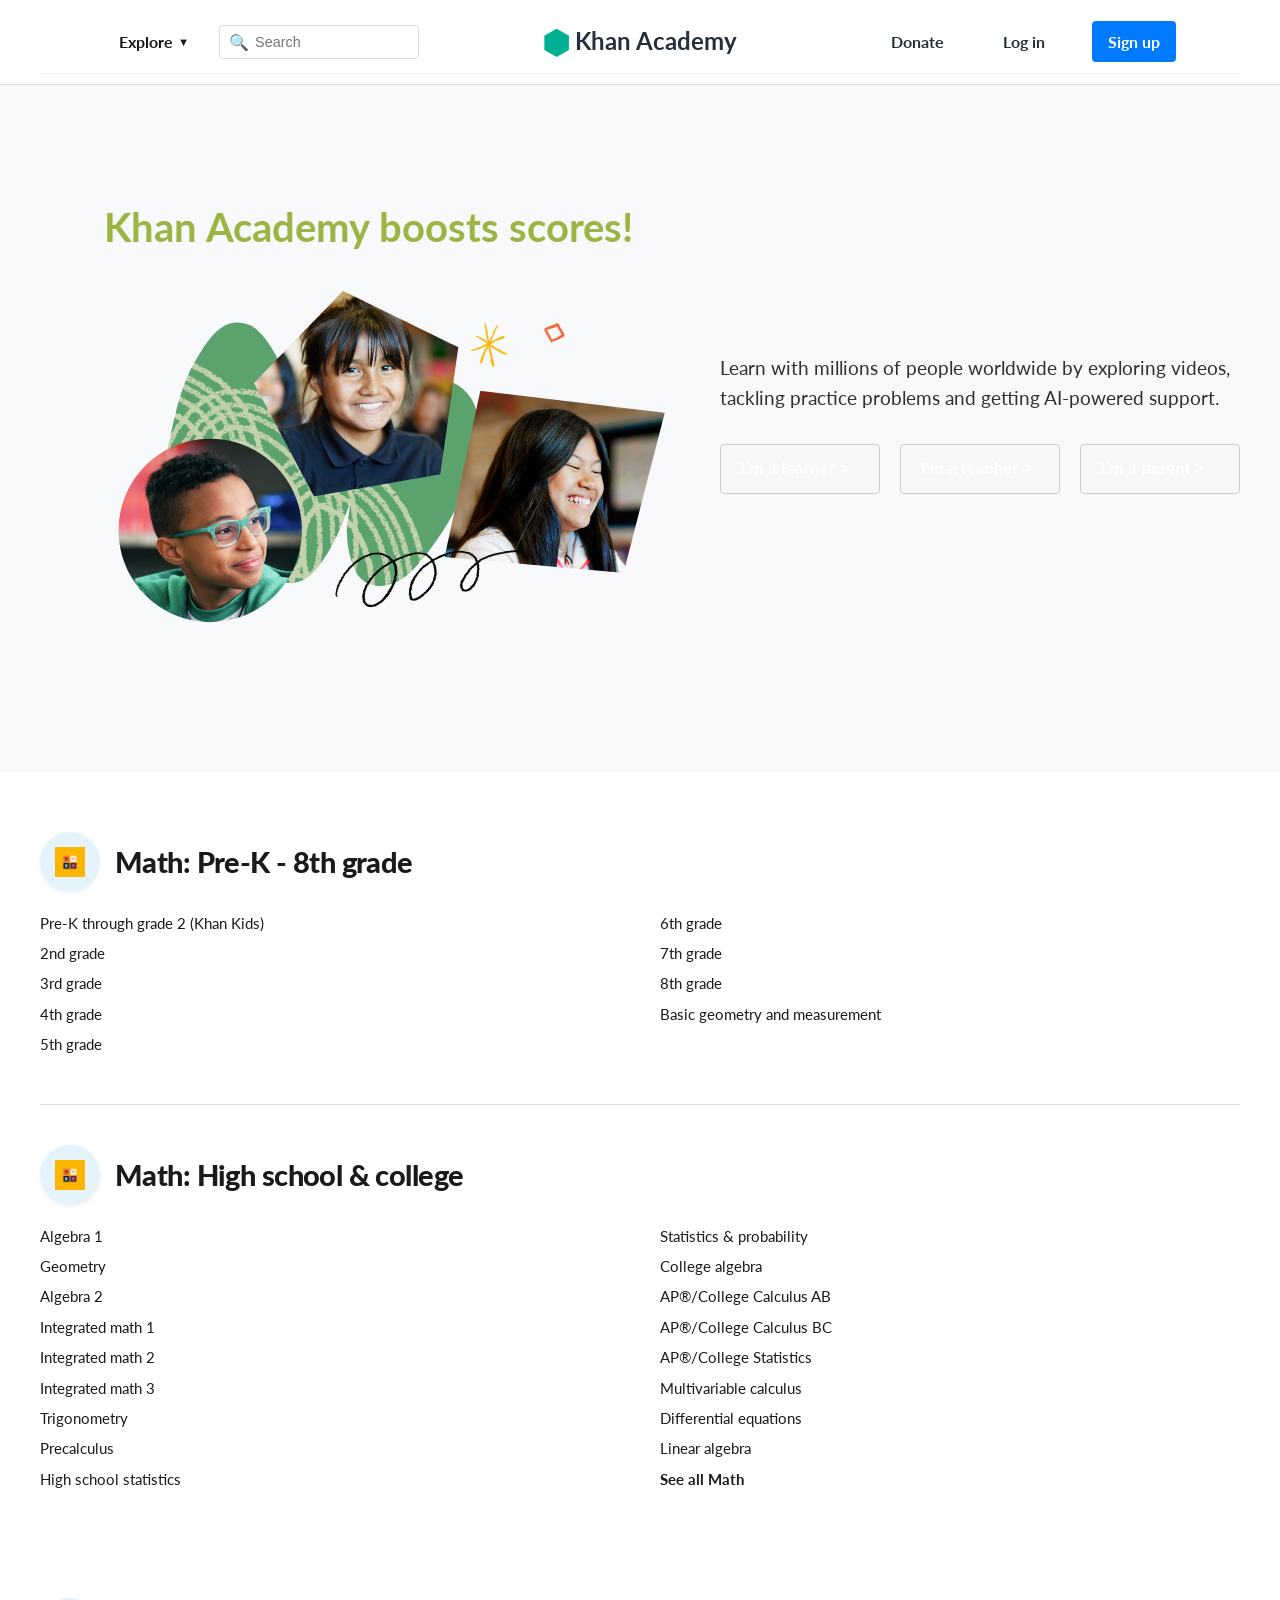
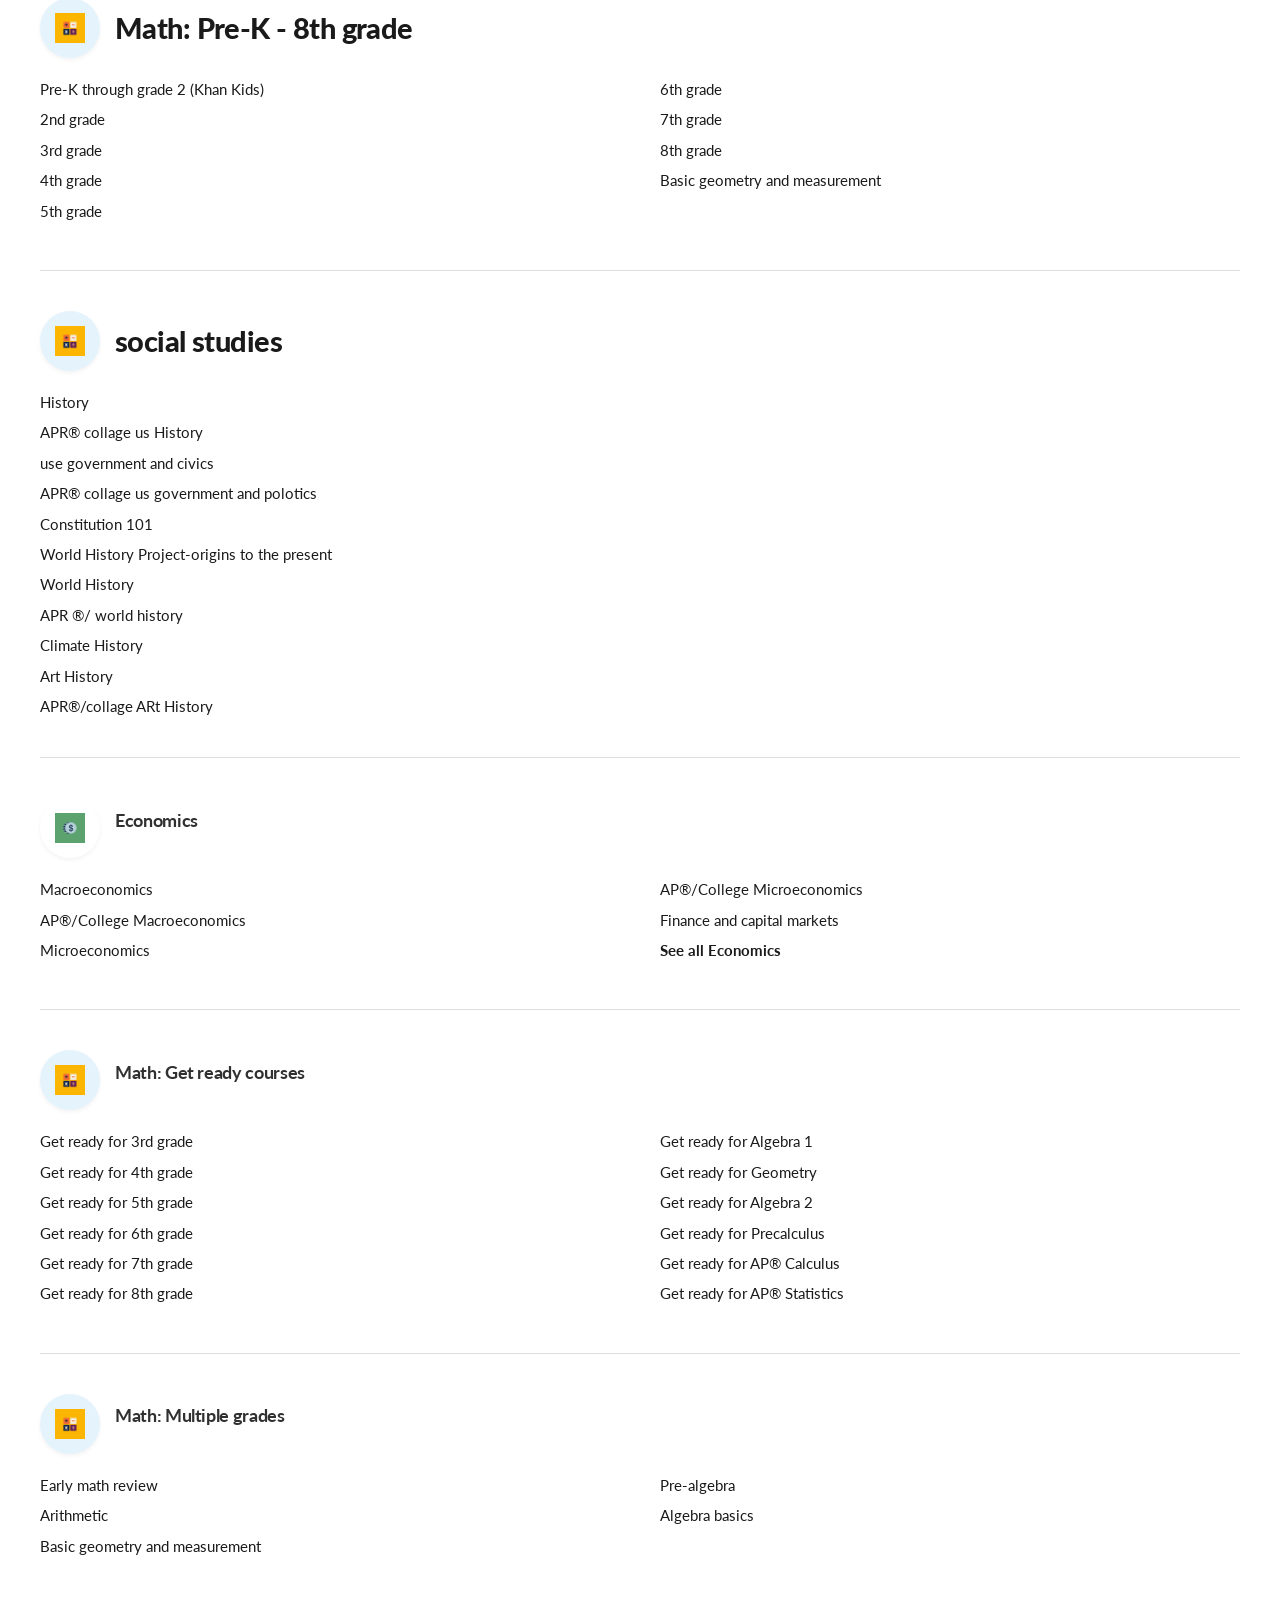
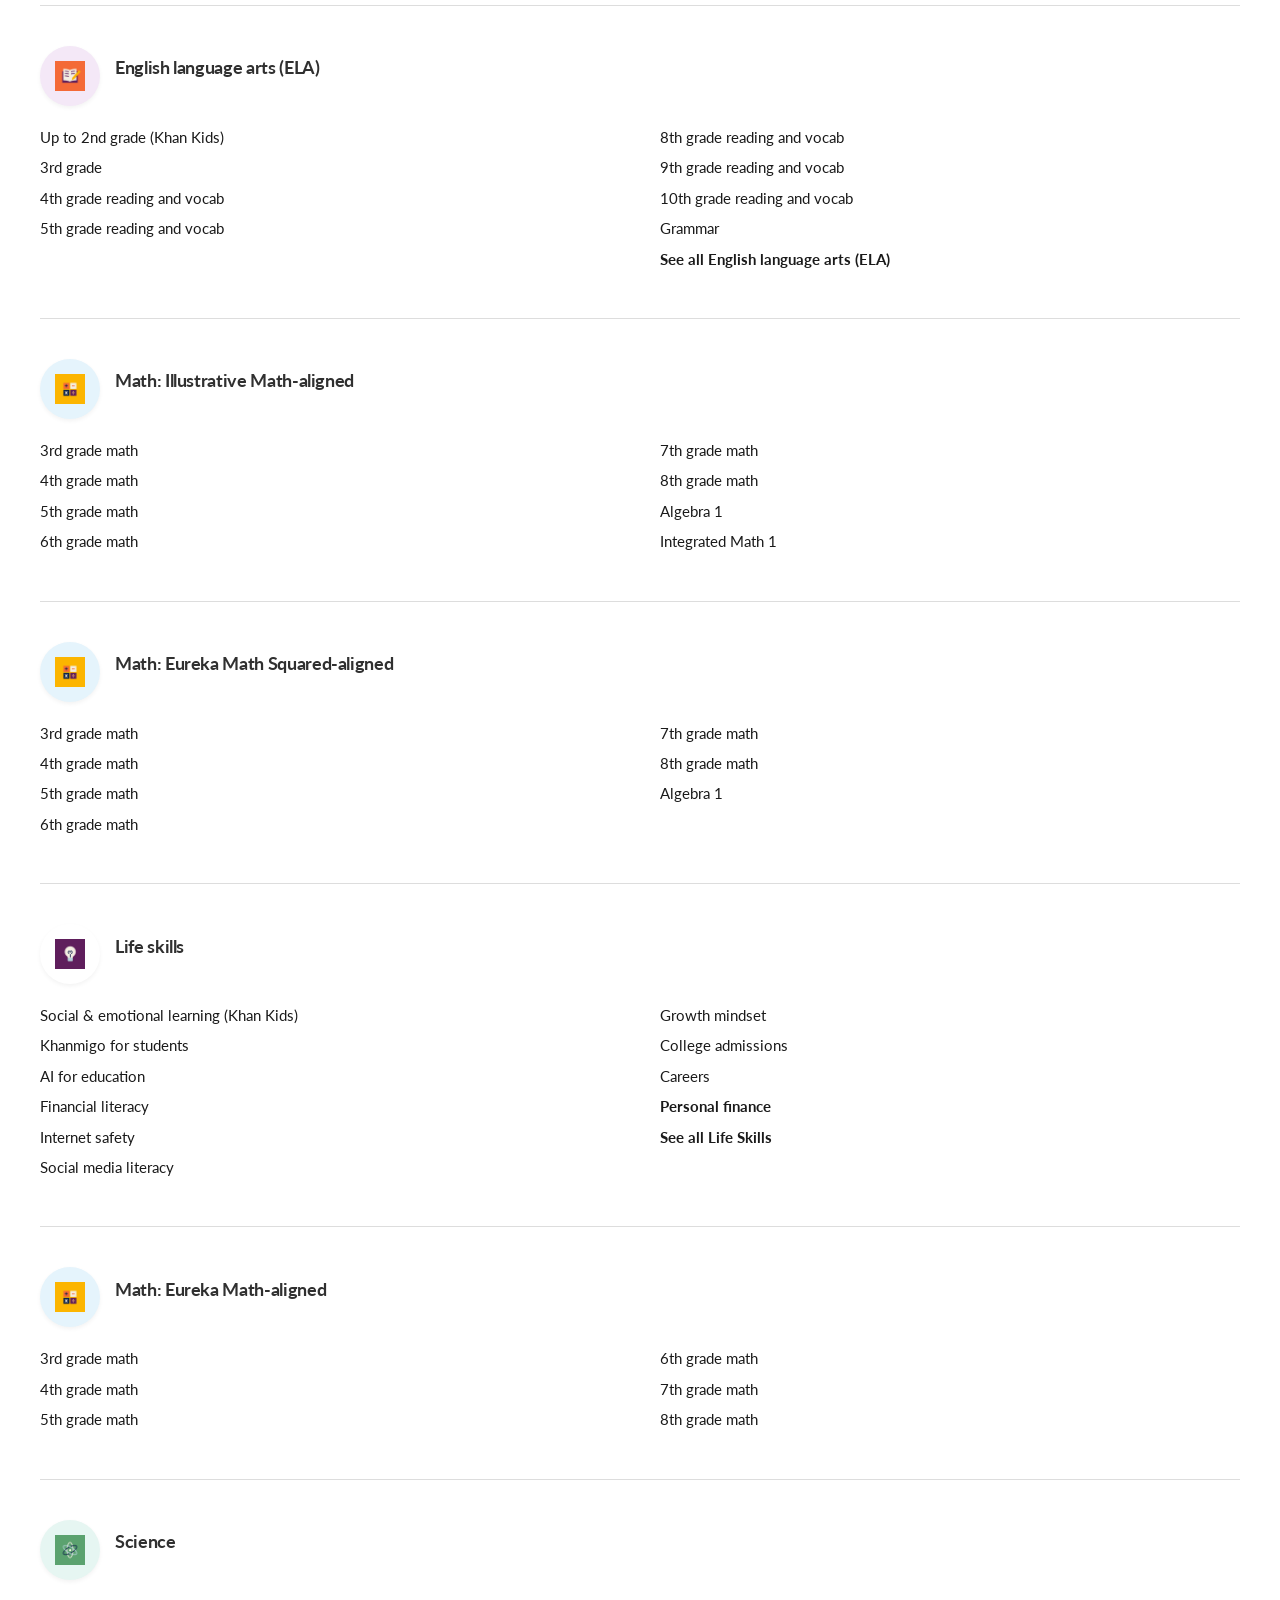
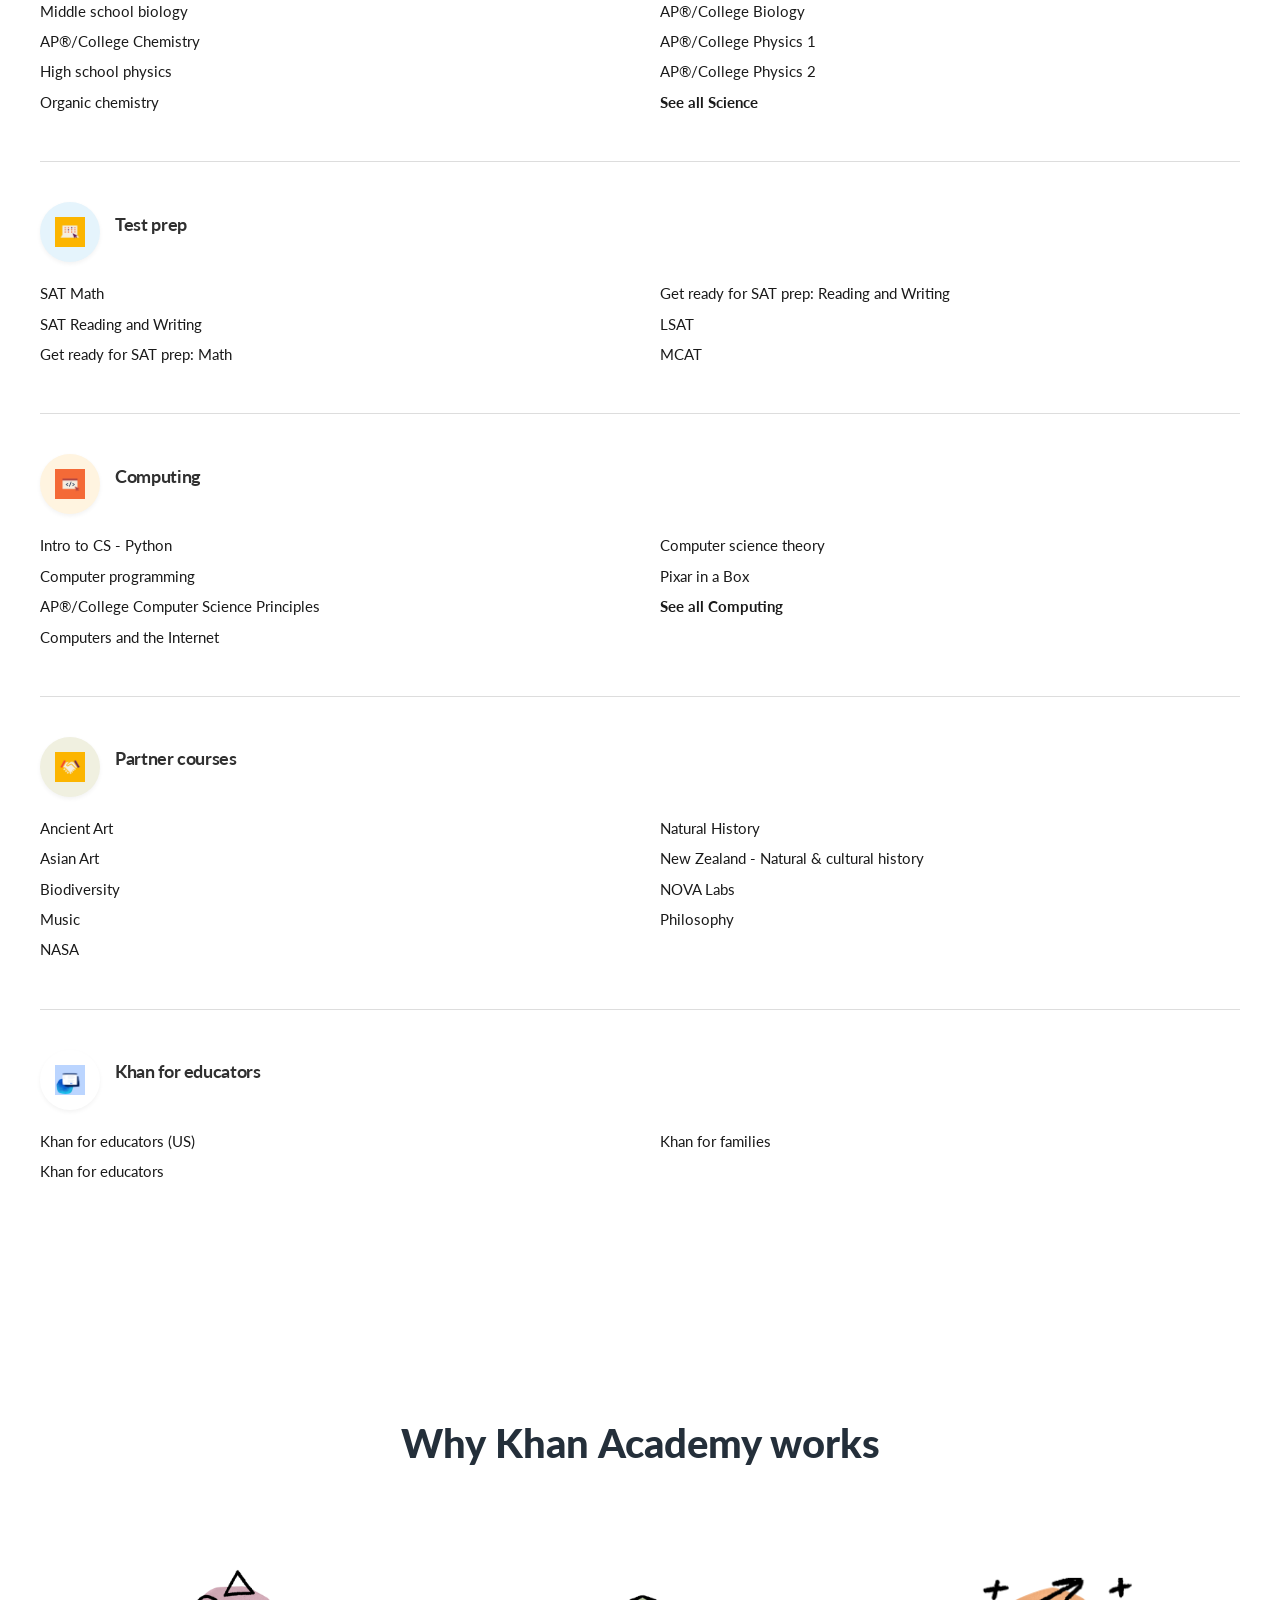
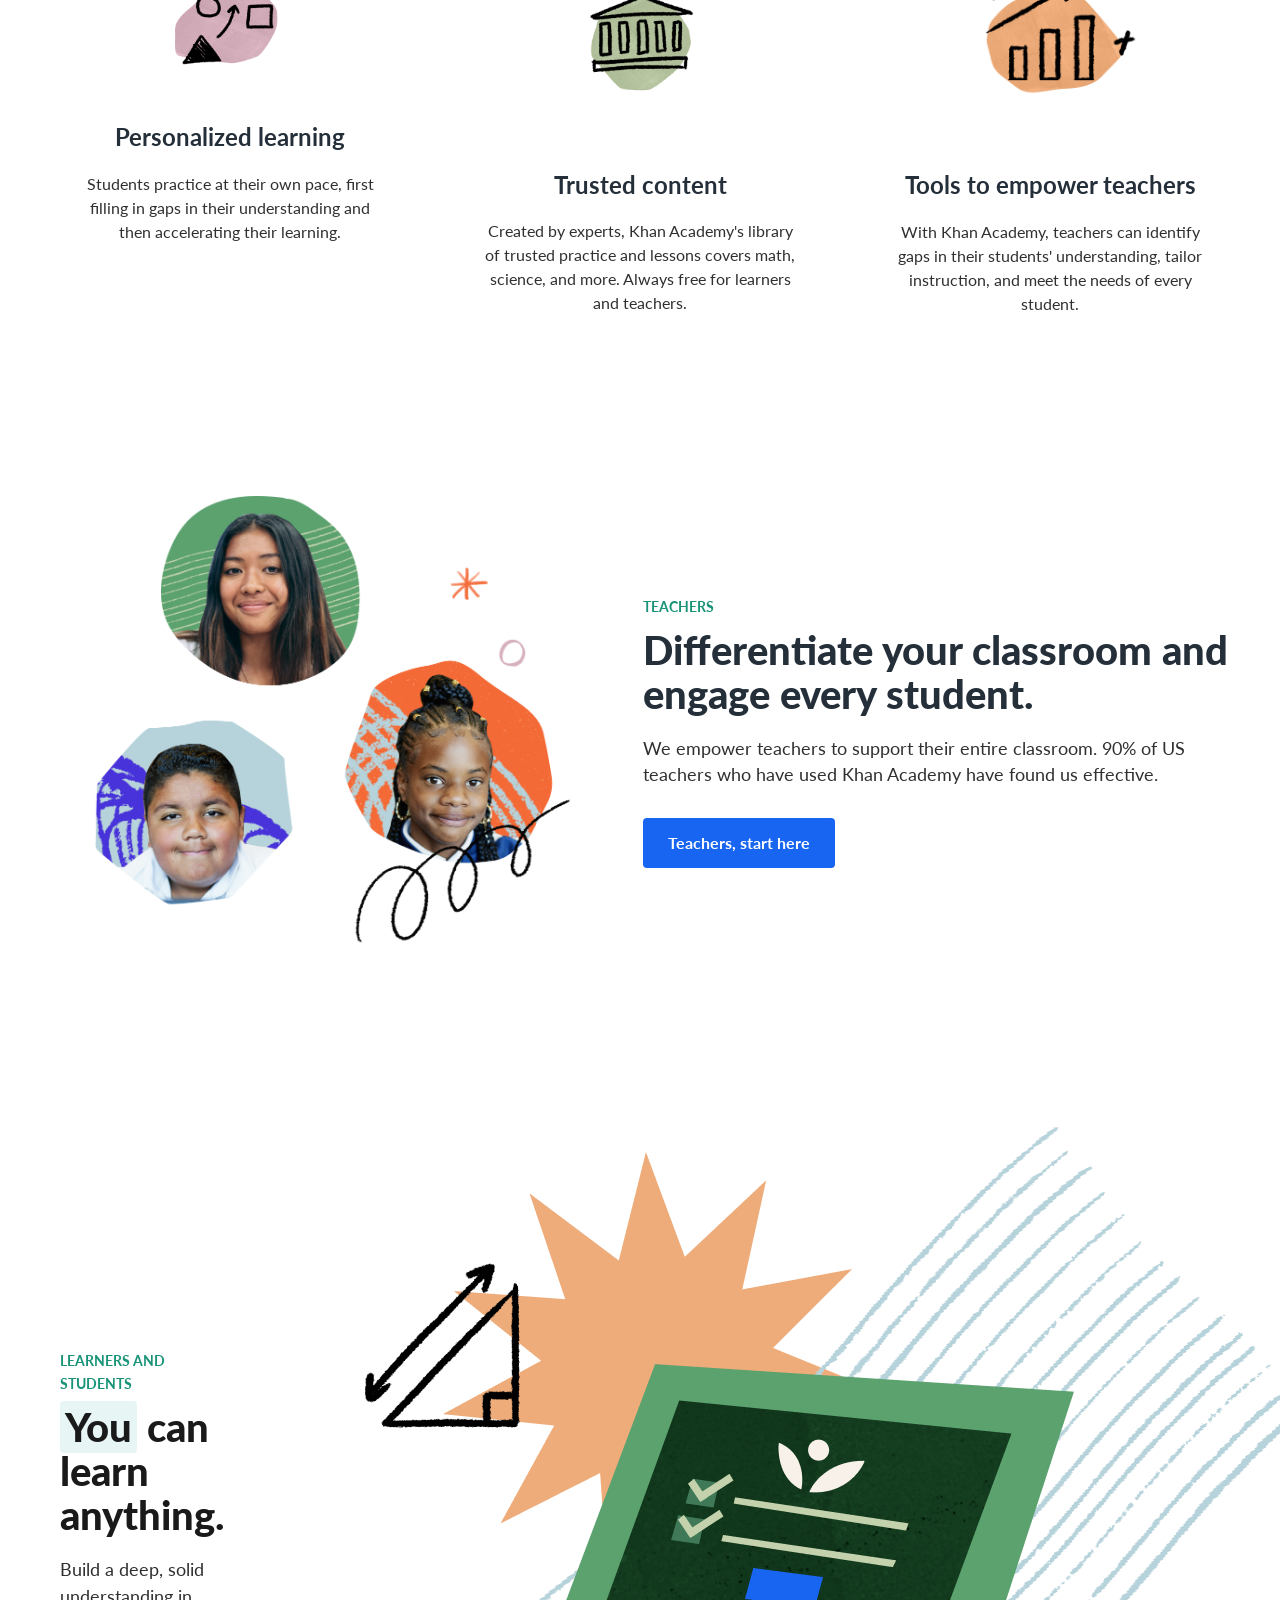
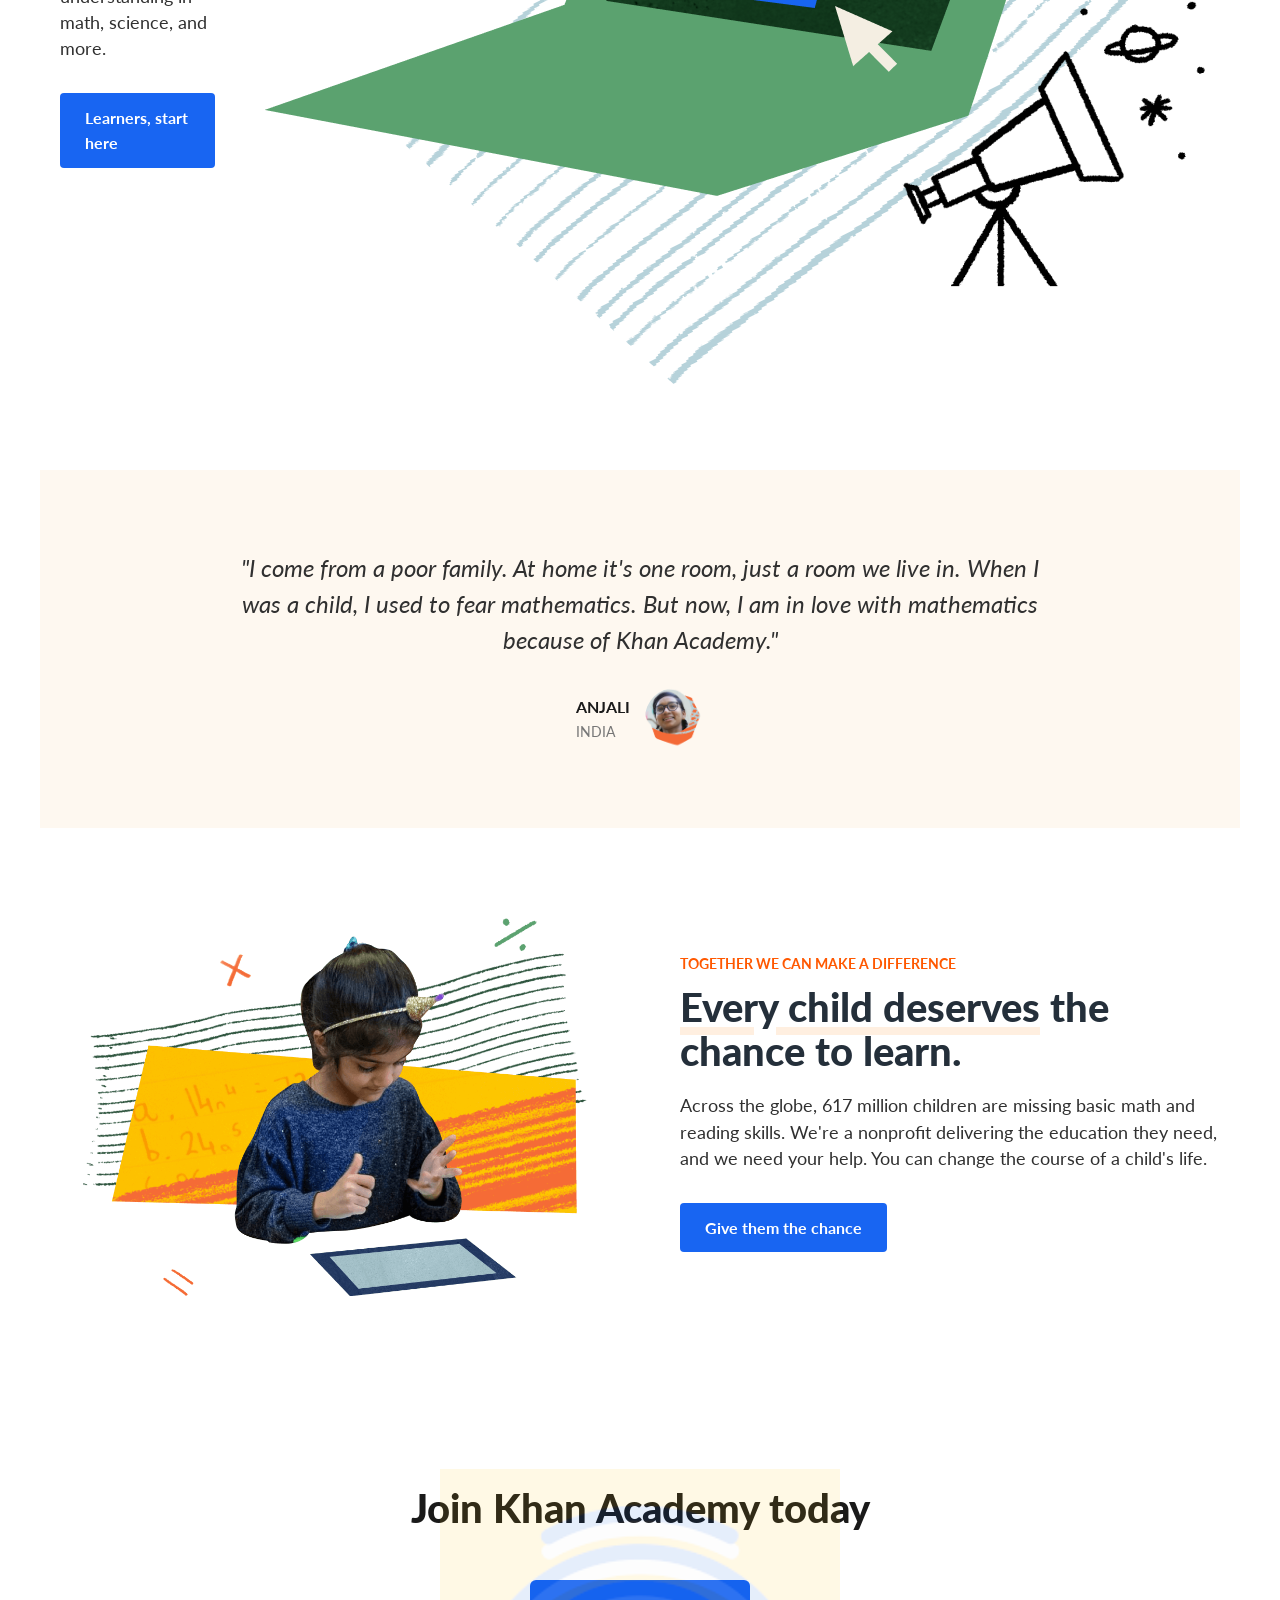
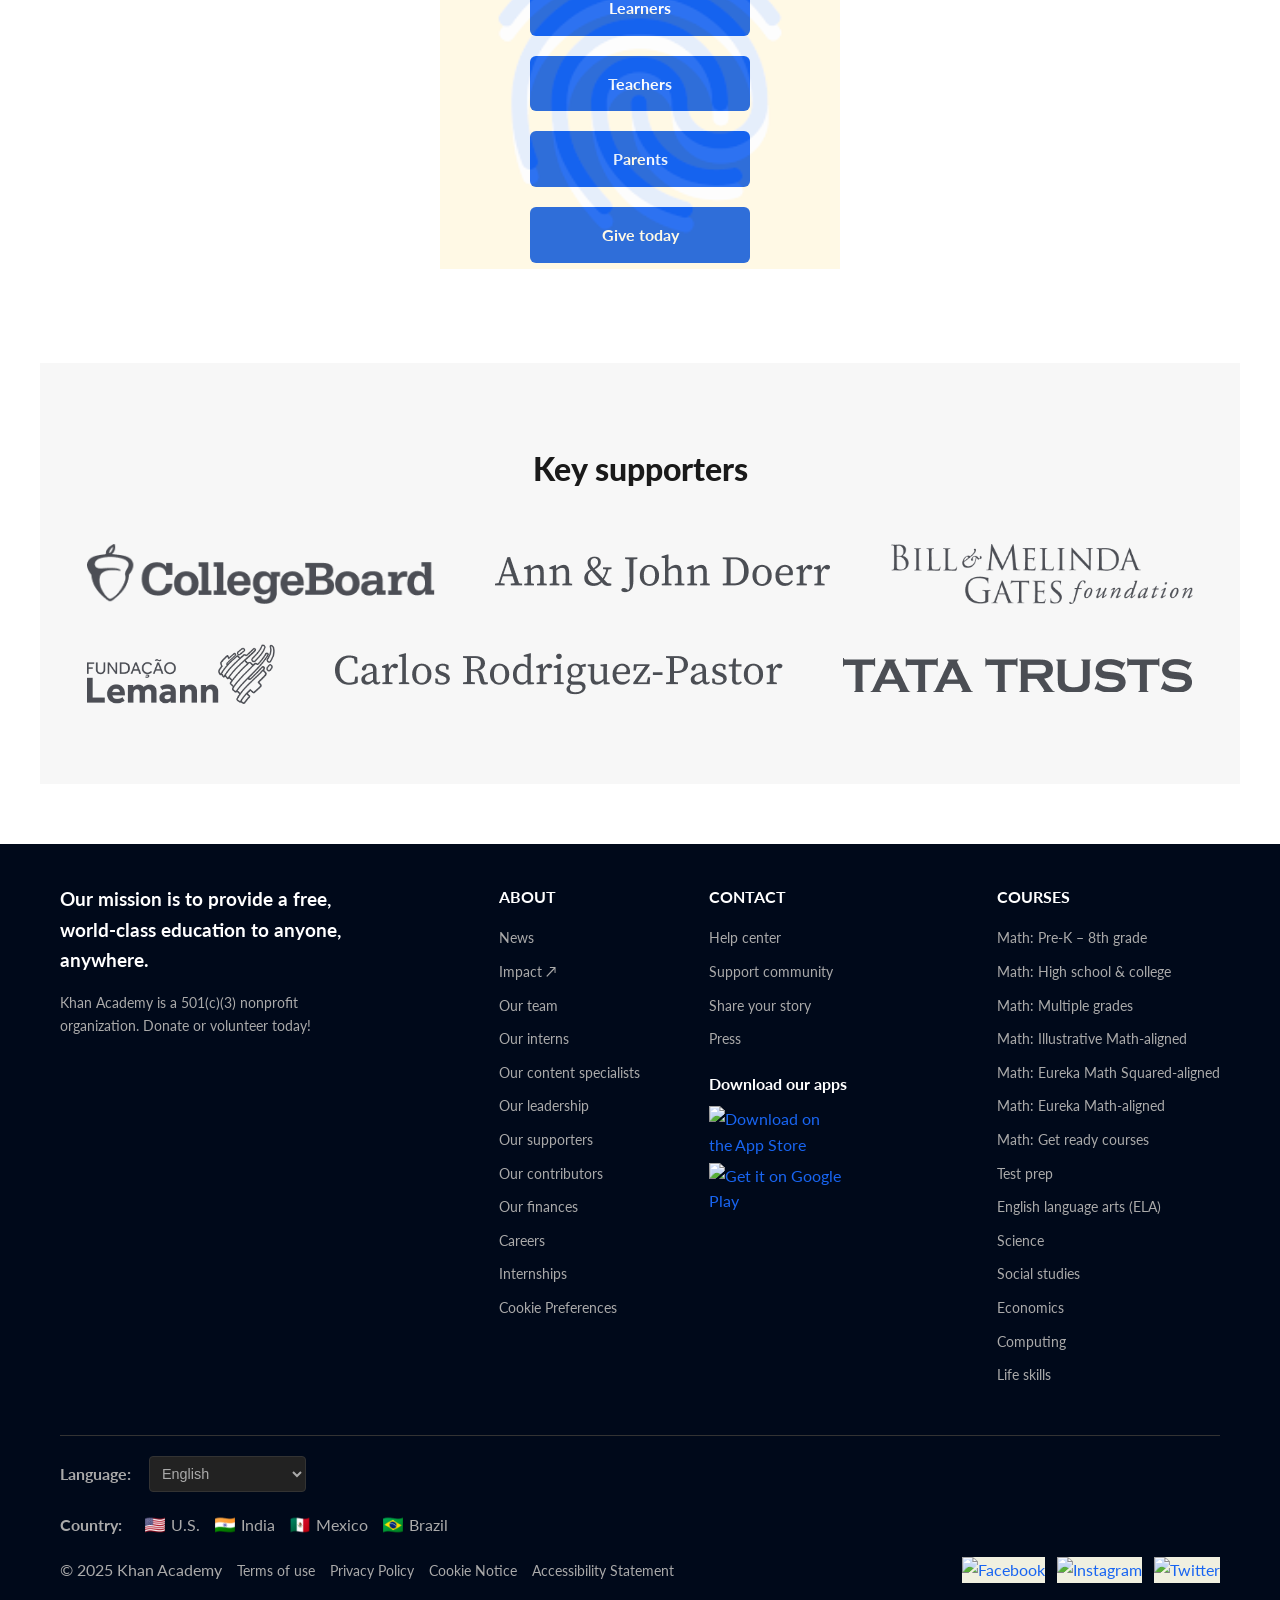
==== khan.html @ ac34428a "first commit" ====
<!doctype html>
<html lang="en">
<head>
    <meta charset="utf-8" />
    <meta name="viewport" content="width=device-width,initial-scale=1" />
    <title>Khan Academy | Free Online Courses, Lessons &amp; Practice</title>

    <link href="https://fonts.googleapis.com/css2?family=Lato:wght@400;700;900&display=swap" rel="stylesheet">
    <link rel="stylesheet" href="khan.css"> 
</head>
<body>

    <header class="navbar" role="banner">
        <div class="nav-container container">
            <div class="left-nav" role="navigation" aria-label="Primary">
                <div class="explore-wrapper">
                    <a href="#" class="explore-link" aria-haspopup="true" aria-expanded="false">Explore <span class="arrow" aria-hidden="true">▼</span></a>
                </div>

                <form class="search-box" role="search" aria-label="Site search" onsubmit="return false;">
                    <label for="site-search" class="visually-hidden">Search</label>
                    <input id="site-search" type="search" placeholder="Search" />
                    <button type="submit" class="search-btn" aria-label="Search">🔍</button>
                </form>
            </div>

            <div class="logo" aria-label="Khan Academy home">
                <a href="#"><span class="logo-icon" aria-hidden="true">⬢</span> Khan Academy</a>
            </div>

            <div class="right-nav">
                <a href="./Donate/donate.html">Donate</a>
                <a href="./Login/login.html">Log in</a>
                <a href="./Sighnup/sighnup.html">Sign up</a>
            </div>
        </div>
    </header>

    <main id="main-content">
        <section class="hero">
            <div class="hero-container container">
                <div class="hero-image-wrapper">
                    <h1>Khan Academy boosts scores!</h1>
                    <img src="./images/boost-scores (1).png" alt="Students learning and collaborating on a laptop" />
                </div>

                <div class="hero-text">
                    <p>Learn with millions of people worldwide by exploring videos, tackling practice problems and getting AI-powered support.</p>

                    <div class="hero-buttons" role="group" aria-label="Primary actions">
                        <button class="btn btn-primary">I'm a learner ></button>
                        <button class="btn btn-primary">I'm a teacher ></button>
                        <button class="btn btn-primary">I'm a parent ></button>
                    </div>
                </div>
            </div>
        </section>

        <section class="domains-container container">
            
            <div class="domain-section">
                <div class="domain-header">
                    <div class="icon-wrapper math-icon" aria-hidden="true">
                        <img src="./images/math.png-444b34-128c.png" width="30" height="30" alt="Math icon">
                    </div>
                    <h3>Math: Pre-K - 8th grade</h3>
                </div>
                <div class="domain-grid">
                    <div class="column">
                        <ul>
                            <li><a href="#">Pre-K through grade 2 (Khan Kids)</a></li>
                            <li><a href="#">2nd grade</a></li>
                            <li><a href="#">3rd grade</a></li>
                            <li><a href="#">4th grade</a></li>
                            <li><a href="#">5th grade</a></li>
                        </ul>
                    </div>
                    <div class="column">
                        <ul>
                            <li><a href="#">6th grade</a></li>
                            <li><a href="#">7th grade</a></li>
                            <li><a href="#">8th grade</a></li>
                            <li><a href="#">Basic geometry and measurement</a></li>
                        </ul>
                    </div>
                </div>
            </div>
            
            <hr class="section-divider">
            
            <div class="domain-section">
                <div class="domain-header">
                    <div class="icon-wrapper math-icon" aria-hidden="true">
                        <img src="./images/math.png-444b34-128c.png" width="30" height="30" alt="Math icon">
                    </div>
                    <h3>Math: High school & college</h3>
                </div>

                <div class="domain-grid">
                    <div class="column">
                        <h4 class="visually-hidden">High school & college math courses</h4>
                        <ul>
                            <li><a href="#">Algebra 1</a></li>
                            <li><a href="#">Geometry</a></li>
                            <li><a href="#">Algebra 2</a></li>
                            <li><a href="#">Integrated math 1</a></li>
                            <li><a href="#">Integrated math 2</a></li>
                            <li><a href="#">Integrated math 3</a></li>
                            <li><a href="#">Trigonometry</a></li>
                            <li><a href="#">Precalculus</a></li>
                            <li><a href="#">High school statistics</a></li>
                        </ul>
                    </div>
                    <div class="column">
                        <h4 class="visually-hidden">More high school & college math courses</h4>
                        <ul>
                            <li><a href="#">Statistics & probability</a></li>
                            <li><a href="#">College algebra</a></li>
                            <li><a href="#">AP®/College Calculus AB</a></li>
                            <li><a href="#">AP®/College Calculus BC</a></li>
                            <li><a href="#">AP®/College Statistics</a></li>
                            <li><a href="#">Multivariable calculus</a></li>
                            <li><a href="#">Differential equations</a></li>
                            <li><a href="#">Linear algebra</a></li>
                            <li><a href="#"><strong>See all Math</strong></a></li>
                        </ul>
                    </div>
                </div>
            </div>
             <section class="domains-container container">
            
            <div class="domain-section">
                <div class="domain-header">
                    <div class="icon-wrapper math-icon" aria-hidden="true">
                        <img src="./images/math.png-444b34-128c.png" width="30" height="30" alt="Math icon">
                    </div>
                    <h3>Math: Pre-K - 8th grade</h3>
                </div>
                <div class="domain-grid">
                    <div class="column">
                        <ul>
                            <li><a href="#">Pre-K through grade 2 (Khan Kids)</a></li>
                            <li><a href="#">2nd grade</a></li>
                            <li><a href="#">3rd grade</a></li>
                            <li><a href="#">4th grade</a></li>
                            <li><a href="#">5th grade</a></li>
                        </ul>
                    </div>
                    <div class="column">
                        <ul>
                            <li><a href="#">6th grade</a></li>
                            <li><a href="#">7th grade</a></li>
                            <li><a href="#">8th grade</a></li>
                            <li><a href="#">Basic geometry and measurement</a></li>
                        </ul>
                    </div>
                </div>
            </div>
            
            <hr class="section-divider">
            
            <div class="domain-section">
                <div class="domain-header">
                    <div class="icon-wrapper math-icon" aria-hidden="true">
                        <img src="./images/math.png-444b34-128c.png" width="30" height="30" alt="Math icon">
                    </div>
                    <h3>social studies</h3>
                </div>

                <div class="domain-grid">
                    <div class="column">
                        <h4 class="visually-hidden">social studies</h4>
                        <ul>
                            <li><a href="#">History</a></li>
                            <li><a href="#">APR® collage us History</a></li>
                            <li><a href="#">use government and civics</a></li>
                           
                            <li><a href="#">APR® collage us government and polotics</a></li>
                            <li><a href="#">Constitution 101</a></li>
                            <li><a href="#">World History Project-origins to the present</a></li>
                            <li><a href="#">World History</a></li>
                            <li><a href="#">APR ®/ world history</a></li>
                             <li><a href="#">Climate History</a></li>
                            <li><a href="#">Art History</a></li>
                            <li><a href="#">APR®/collage ARt History</a></li>
                        </ul>
            
            <hr class="section-divider">
            
            <div class="domain-section">
                <div class="domain-header">
                    <div class="icon-wrapper economy-icon" aria-hidden="true">
                        <img src="./images/economics_finance.png-55daed-128c (1).png" width="30" height="30" alt="Economics icon">
                    </div>
                    <h3>Economics</h3>
                </div>

                <div class="domain-grid">
                    <div class="column">
                        <h4 class="visually-hidden">Economics courses</h4>
                        <ul>
                            <li><a href="#">Macroeconomics</a></li>
                            <li><a href="#">AP®/College Macroeconomics</a></li>
                            <li><a href="#">Microeconomics</a></li>
                        </ul>
                    </div>
                    <div class="column">
                        <h4 class="visually-hidden">More economics courses</h4> 
                        <ul>
                            <li><a href="#">AP®/College Microeconomics</a></li>
                            <li><a href="#">Finance and capital markets</a></li>
                            <li><a href="#"><strong>See all Economics</strong></a></li>
                        </ul>
                    </div>
                </div>
            </div>
            
            <hr class="section-divider">
            
            <div class="domain-section">
                <div class="domain-header">
                    <div class="icon-wrapper math-icon" aria-hidden="true">
                        <img src="./images/math.png-444b34-128c.png" width="30" height="30" alt="Math icon">
                    </div>
                    <h3>Math: Get ready courses</h3>
                </div>

                <div class="domain-grid">
                    <div class="column">
                        <h4 class="visually-hidden">Get ready courses 1</h4>
                        <ul>
                            <li><a href="#">Get ready for 3rd grade</a></li>
                            <li><a href="#">Get ready for 4th grade</a></li>
                            <li><a href="#">Get ready for 5th grade</a></li>
                            <li><a href="#">Get ready for 6th grade</a></li>
                            <li><a href="#">Get ready for 7th grade</a></li>
                            <li><a href="#">Get ready for 8th grade</a></li>
                        </ul>
                    </div>
                    <div class="column">
                        <h4 class="visually-hidden">Get ready courses 2</h4>
                        <ul>
                            <li><a href="#">Get ready for Algebra 1</a></li>
                            <li><a href="#">Get ready for Geometry</a></li>
                            <li><a href="#">Get ready for Algebra 2</a></li>
                            <li><a href="#">Get ready for Precalculus</a></li>
                            <li><a href="#">Get ready for AP® Calculus</a></li>
                            <li><a href="#">Get ready for AP® Statistics</a></li>
                        </ul>
                    </div>
                </div>
            </div>
            
            <hr class="section-divider">

            <div class="domain-section">
                <div class="domain-header">
                    <div class="icon-wrapper math-icon" aria-hidden="true">
                        <img src="./images/math.png-444b34-128c.png" width="30" height="30" alt="Math icon">
                    </div>
                    <h3>Math: Multiple grades</h3>
                </div>

                <div class="domain-grid">
                    <div class="column">
                        <h4 class="visually-hidden">Multiple grades courses 1</h4>
                        <ul>
                            <li><a href="#">Early math review</a></li>
                            <li><a href="#">Arithmetic</a></li>
                            <li><a href="#">Basic geometry and measurement</a></li>
                        </ul>
                    </div>
                    <div class="column">
                        <h4 class="visually-hidden">Multiple grades courses 2</h4>
                        <ul>
                            <li><a href="#">Pre-algebra</a></li>
                            <li><a href="#">Algebra basics</a></li>
                        </ul>
                    </div>
                </div>
            </div>

            <hr class="section-divider">
            
            <div class="domain-section">
                <div class="domain-header">
                    <div class="icon-wrapper ela-icon" aria-hidden="true">
                        <img src="./images/reading_language_arts.png-58ff5a-128c (1).png" width="30" height="30" alt="ELA icon">
                    </div>
                    <h3>English language arts (ELA)</h3>
                </div>

                <div class="domain-grid">
                    <div class="column">
                        <h4 class="visually-hidden">ELA courses 1</h4>
                        <ul>
                            <li><a href="#">Up to 2nd grade (Khan Kids)</a></li>
                            <li><a href="#">3rd grade</a></li>
                            <li><a href="#">4th grade reading and vocab</a></li>
                            <li><a href="#">5th grade reading and vocab</a></li>
                        </ul>
                    </div>
                    <div class="column">
                        <h4 class="visually-hidden">ELA courses 2</h4>
                        <ul>
                            <li><a href="#">8th grade reading and vocab</a></li>
                            <li><a href="#">9th grade reading and vocab</a></li>
                            <li><a href="#">10th grade reading and vocab</a></li>
                            <li><a href="#">Grammar</a></li>
                            <li><a href="#"><strong>See all English language arts (ELA)</strong></a></li>
                        </ul>
                    </div>
                </div>
            </div>

            <hr class="section-divider">

            <div class="domain-section">
                <div class="domain-header">
                    <div class="icon-wrapper math-icon" aria-hidden="true">
                        <img src="./images/math.png-444b34-128c.png" width="30" height="30" alt="Math icon">
                    </div>
                    <h3>Math: Illustrative Math-aligned</h3>
                </div>

                <div class="domain-grid">
                    <div class="column">
                        <h4 class="visually-hidden">Illustrative Math 1</h4>
                        <ul>
                            <li><a href="#">3rd grade math</a></li>
                            <li><a href="#">4th grade math</a></li>
                            <li><a href="#">5th grade math</a></li>
                            <li><a href="#">6th grade math</a></li>
                        </ul>
                    </div>
                    <div class="column">
                        <h4 class="visually-hidden">Illustrative Math 2</h4>
                        <ul>
                            <li><a href="#">7th grade math</a></li>
                            <li><a href="#">8th grade math</a></li>
                            <li><a href="#">Algebra 1</a></li>
                            <li><a href="#">Integrated Math 1</a></li>
                        </ul>
                    </div>
                </div>
            </div>

            <hr class="section-divider">
            
            <div class="domain-section">
                <div class="domain-header">
                    <div class="icon-wrapper math-icon" aria-hidden="true">
                        <img src="./images/math.png-444b34-128c.png" width="30" height="30" alt="Math icon">
                    </div>
                    <h3>Math: Eureka Math Squared-aligned</h3>
                </div>

                <div class="domain-grid">
                    <div class="column">
                        <h4 class="visually-hidden">Eureka Math Squared 1</h4>
                        <ul>
                            <li><a href="#">3rd grade math</a></li>
                            <li><a href="#">4th grade math</a></li>
                            <li><a href="#">5th grade math</a></li>
                            <li><a href="#">6th grade math</a></li>
                        </ul>
                    </div>
                    <div class="column">
                        <h4 class="visually-hidden">Eureka Math Squared 2</h4>
                        <ul>
                            <li><a href="#">7th grade math</a></li>
                            <li><a href="#">8th grade math</a></li>
                            <li><a href="#">Algebra 1</a></li>
                        </ul>
                    </div>
                </div>
            </div>

            <hr class="section-divider">

            <div class="domain-section">
                <div class="domain-header">
                    <div class="icon-wrapper life-skills-icon" aria-hidden="true">
                        <img src="./images/life_skills.png-1a4785-128c (1).png" width="30" height="30" alt="Life Skills icon">
                    </div>
                    <h3>Life skills</h3>
                </div>

                <div class="domain-grid">
                    <div class="column">
                        <h4 class="visually-hidden">Life skills courses 1</h4>
                        <ul>
                            <li><a href="#">Social & emotional learning (Khan Kids)</a></li>
                            <li><a href="#">Khanmigo for students</a></li>
                            <li><a href="#">AI for education</a></li>
                            <li><a href="#">Financial literacy</a></li>
                            <li><a href="#">Internet safety</a></li>
                            <li><a href="#">Social media literacy</a></li>
                        </ul>
                    </div>
                    <div class="column">
                        <h4 class="visually-hidden">Life skills courses 2</h4>
                        <ul>
                            <li><a href="#">Growth mindset</a></li>
                            <li><a href="#">College admissions</a></li>
                            <li><a href="#">Careers</a></li>
                            <li><a href="#"><strong>Personal finance</strong></a></li>
                            <li><a href="#"><strong>See all Life Skills</strong></a></li>
                        </ul>
                    </div>
                </div>
            </div>
            
            <hr class="section-divider">

            <div class="domain-section">
                <div class="domain-header">
                    <div class="icon-wrapper math-icon" aria-hidden="true">
                        <img src="./images/math.png-444b34-128c.png" width="30" height="30" alt="Math icon">
                    </div>
                    <h3>Math: Eureka Math-aligned</h3>
                </div>

                <div class="domain-grid">
                    <div class="column">
                        <h4 class="visually-hidden">Eureka Math 1</h4>
                        <ul>
                            <li><a href="#">3rd grade math</a></li>
                            <li><a href="#">4th grade math</a></li>
                            <li><a href="#">5th grade math</a></li>
                        </ul>
                    </div>
                    <div class="column">
                        <h4 class="visually-hidden">Eureka Math 2</h4>
                        <ul>
                            <li><a href="#">6th grade math</a></li>
                            <li><a href="#">7th grade math</a></li>
                            <li><a href="#">8th grade math</a></li>
                        </ul>
                    </div>
                </div>
            </div>
            
            <hr class="section-divider">

            <div class="domain-section">
                <div class="domain-header">
                    <div class="icon-wrapper science-icon" aria-hidden="true">
                        <img src="./images/science_green.png-4ca7bf-128c.png" width="30" height="30" alt="Science icon">
                    </div>
                    <h3>Science</h3>
                </div>

                <div class="domain-grid">
                    <div class="column">
                        <h4 class="visually-hidden">Science courses 1</h4>
                        <ul>
                            <li><a href="#">Middle school biology</a></li>
                            <li><a href="#">AP®/College Chemistry</a></li>
                            <li><a href="#">High school physics</a></li>
                            <li><a href="#">Organic chemistry</a></li>
                        </ul>
                    </div>
                    <div class="column">
                        <h4 class="visually-hidden">Science courses 2</h4>
                        <ul>
                            <li><a href="#">AP®/College Biology</a></li>
                            <li><a href="#">AP®/College Physics 1</a></li>
                            <li><a href="#">AP®/College Physics 2</a></li>
                            <li><a href="#"><strong>See all Science</strong></a></li>
                        </ul>
                    </div>
                </div>
            </div>

            <hr class="section-divider">
            
            <div class="domain-section">
                <div class="domain-header">
                    <div class="icon-wrapper test-prep-icon" aria-hidden="true">
                        <img src="./images/test_prep.png-f7c71f-128c.png" width="30" height="30" alt="Test Prep icon">
                    </div>
                    <h3>Test prep</h3>
                </div>

                <div class="domain-grid">
                    <div class="column">
                        <h4 class="visually-hidden">Test Prep courses 1</h4>
                        <ul>
                            <li><a href="#">SAT Math</a></li>
                            <li><a href="#">SAT Reading and Writing</a></li>
                            <li><a href="#">Get ready for SAT prep: Math</a></li>
                        </ul>
                    </div>
                    <div class="column">
                        <h4 class="visually-hidden">Test Prep courses 2</h4>
                        <ul>
                            <li><a href="#">Get ready for SAT prep: Reading and Writing</a></li>
                            <li><a href="#">LSAT</a></li>
                            <li><a href="#">MCAT</a></li>
                        </ul>
                    </div>
                </div>
            </div>

            <hr class="section-divider">
            
            <div class="domain-section">
                <div class="domain-header">
                    <div class="icon-wrapper computing-icon" aria-hidden="true">
                        <img src="./images/computing_orange.png-653676-128c (1).png" width="30" height="30" alt="Computing icon">
                    </div>
                    <h3>Computing</h3>
                </div>

                <div class="domain-grid">
                    <div class="column">
                        <h4 class="visually-hidden">Computing courses 1</h4>
                        <ul>
                            <li><a href="#">Intro to CS - Python</a></li>
                            <li><a href="#">Computer programming</a></li>
                            <li><a href="#">AP®/College Computer Science Principles</a></li>
                            <li><a href="#">Computers and the Internet</a></li>
                        </ul>
                    </div>
                    <div class="column">
                        <h4 class="visually-hidden">Computing courses 2</h4>
                        <ul>
                            <li><a href="#">Computer science theory</a></li>
                            <li><a href="#">Pixar in a Box</a></li>
                            <li><a href="#"><strong>See all Computing</strong></a></li>
                        </ul>
                    </div>
                </div>
            </div>
            


            <hr class="section-divider">
            
            <div class="domain-section">
                <div class="domain-header">
                    <div class="icon-wrapper partner-icon" aria-hidden="true">
                        <img src="./images/partner_content.png-1b8f1b-128c.png" width="30" height="30" alt="Partner icon">
                    </div>
                    <h3>Partner courses</h3>
                </div>

                <div class="domain-grid">
                    <div class="column">
                        <h4 class="visually-hidden">Partner courses 1</h4>
                        <ul>
                            <li><a href="#">Ancient Art</a></li>
                            <li><a href="#">Asian Art</a></li>
                            <li><a href="#">Biodiversity</a></li>
                            <li><a href="#">Music</a></li>
                            <li><a href="#">NASA</a></li>
                        </ul>
                    </div>
                    <div class="column">
                        <h4 class="visually-hidden">Partner courses 2</h4>
                        <ul>
                            <li><a href="#">Natural History</a></li>
                            <li><a href="#">New Zealand - Natural & cultural history</a></li>
                            <li><a href="#">NOVA Labs</a></li>
                            <li><a href="#">Philosophy</a></li>
                        </ul>
                    </div>
                </div>
            </div>
            
            <hr class="section-divider">
            
            <div class="domain-section">
                <div class="domain-header">
                    <div class="icon-wrapper educators-icon" aria-hidden="true">
                        <img src="./images/khan4educators.png-f6e5e9-128c.png" width="30" height="30" alt="Educators icon">
                    </div>
                    <h3>Khan for educators</h3>
                </div>

                <div class="domain-grid">
                    <div class="column">
                        <h4 class="visually-hidden">Educators courses 1</h4>
                        <ul>
                            <li><a href="#">Khan for educators (US)</a></li>
                            <li><a href="#">Khan for educators</a></li>
                        </ul>
                    </div>
                    <div class="column">
                        <h4 class="visually-hidden">Educators courses 2</h4>
                        <ul>
                            <li><a href="#">Khan for families</a></li>
                        </ul>
                    </div>
                </div>
            </div>

        </section>

        <section class="why-it-works container">
            <h2>Why Khan Academy works</h2>
            <div class="features-grid">
                <div class="feature-card">
                    <img src="./images/personalized_learning_icon.png" height="200" width="150" alt="Icon representing personal path or journey">
                    <h3>Personalized learning</h3>
                    <p>Students practice at their own pace, first filling in gaps in their understanding and then accelerating their learning.</p>
                </div>

                <div class="feature-card">
                    <img src="./images/trusted_content_icon.png" width="200" height="150" alt="Icon representing a check mark or verified content">
                    <h3>Trusted content</h3>
                    <p>Created by experts, Khan Academy's library of trusted practice and lessons covers math, science, and more. Always free for learners and teachers.</p>
                </div>

                <div class="feature-card">
                    <img src="./images/empower_teachers_icon.png" width="200" height="150" alt="Icon representing teacher and student collaboration">
                    <h3>Tools to empower teachers</h3>
                    <p>With Khan Academy, teachers can identify gaps in their students' understanding, tailor instruction, and meet the needs of every student.</p>
                </div>
            </div>
        </section>

        <section class="teacher-hero container">
            <div class="hero-images">
                <img src="./images/faces_collage_2@2x (1).png" width="1000" height="800" alt="Collage of diverse student faces">
            </div>

            <div class="hero-content">
                <span class="eyebrow">TEACHERS</span>
                <h1>Differentiate your classroom and engage every student.</h1>
                <p>We empower teachers to support their entire classroom. 90% of US teachers who have used Khan Academy have found us effective.</p>
                <a href="#" class="btn-blue">Teachers, start here</a>
            </div>
        </section>

        <section class="learners-hero">
            <div class="container">
                <div class="learners-content">
                    <div class="text-side">
                        <span class="eyebrow">LEARNERS AND STUDENTS</span>
                        <h1><span class="highlight-teal">You</span> can learn anything.</h1>
                        <p>Build a deep, solid understanding in math, science, and more.</p>
                        <a href="#" class="btn-blue">Learners, start here</a>
                    </div>

                    <div class="image-side">
                        <img src="./images/laptop_collage@2x.png" alt="Student working on a laptop with Khan Academy content" class="hero-image" />
                    </div>
                </div>
            </div>
        </section>

        <section class="testimonial-section">
            <div class="container">
                <div class="quote-box">
                    <p class="quote-text">"I come from a poor family. At home it's one room, just a room we live in. When I was a child, I used to fear mathematics. But now, I am in love with mathematics because of Khan Academy."</p>

                    <div class="attribution">
                        <div class="info">
                            <span class="name">ANJALI</span>
                            <span class="location">INDIA</span>
                        </div>
                        <img src="./images/anjali-3.png" alt="Portrait of Anjali, a Khan Academy learner" class="testimonial-img" />
                    </div>
                </div>
            </div>
        </section>

        <section class="make-a-difference-section">
            <div class="container">
                <div class="difference-content">
                    <div class="difference-image-side">
                        <img src="./images/math-unicorn-donate-collage.png" alt="A cartoon unicorn and math concepts representing charity" class="difference-illustration" />
                    </div>

                    <div class="difference-text-side">
                        <span class="eyebrow">TOGETHER WE CAN MAKE A DIFFERENCE</span>
                        <h1><span class="underlined-text">Every child deserves</span> the chance to learn.</h1>
                        <p>Across the globe, 617 million children are missing basic math and reading skills. We're a nonprofit delivering the education they need, and we need your help. You can change the course of a child's life.</p>
                        <a href="#" class="btn-blue">Give them the chance</a>
                    </div>
                </div>
            </div>
        </section>

        <section class="join-section">
            <div class="join-container">
                <h2>Join Khan Academy today</h2>
                <div class="join-buttons">
                    <a href="#" class="join-btn">Learners</a>
                    <a href="#" class="join-btn">Teachers</a>
                    <a href="#" class="join-btn">Parents</a>
                    <a href="#" class="join-btn">Give today</a>
                </div>
                <img src="./images/download.png" alt="Geometric background pattern decoration" class="bg-decor">
            </div>
        </section>

        <section class="supporters-section">
            <div class="container">
                <h2>Key supporters</h2>
                <div class="logo-grid">
                    <div class="logo-item">
                        <img src="./images/college-board-dark-gray@2x.png" alt="CollegeBoard Logo">
                        <img src="./images/ann-and-john-doerr-dark-gray@2x.png" alt="Ann and John Doerr Logo">
                        <img src="./images/gates-foundation-dark-gray@2x.png" alt="Gates Foundation Logo">
                    </div>
                    <div class="logo-item">
                        <img src="./images/lemann-foundation-dark-gray@2x.png" alt="Lemann Foundation Logo">
                        <img src="./images/carlos-rodriguez-pastor-dark-gray@2x.png" alt="Carlos Rodriguez Pastor Logo">
                        <img src="./images/tata-trusts-dark-gray@2x.png" alt="Tata Trusts Logo">
                    </div>
                </div>
            </div>
        </section>
        
    </main>


    <footer class="main-footer" role="contentinfo">
        <div class="container">
            <div class="footer-content">
                <div class="footer-mission">
                    <p class="mission-text">Our mission is to provide a free, world-class education to anyone, anywhere.</p>
                    <p class="nonprofit-info">Khan Academy is a 501(c)(3) nonprofit organization. <a href="#" class="footer-link">Donate</a> or <a href="#" class="footer-link">volunteer</a> today!</p>
                </div>

                <div class="footer-col-group">
                    <div class="footer-col">
                        <p class="col-heading">About</p>
                        <ul>
                            <li><a href="#" class="footer-link">News</a></li>
                            <li><a href="#" class="footer-link">Impact ↗</a></li>
                            <li><a href="#" class="footer-link">Our team</a></li>
                            <li><a href="#" class="footer-link">Our interns</a></li>
                            <li><a href="#" class="footer-link">Our content specialists</a></li>
                            <li><a href="#" class="footer-link">Our leadership</a></li>
                            <li><a href="#" class="footer-link">Our supporters</a></li>
                            <li><a href="#" class="footer-link">Our contributors</a></li>
                            <li><a href="#" class="footer-link">Our finances</a></li>
                            <li><a href="#" class="footer-link">Careers</a></li>
                            <li><a href="#" class="footer-link">Internships</a></li>
                            <li><a href="#" class="footer-link">Cookie Preferences</a></li>
                        </ul>
                    </div>

                    <div class="footer-col">
                        <p class="col-heading">Contact</p>
                        <ul>
                            <li><a href="#" class="footer-link">Help center</a></li>
                            <li><a href="#" class="footer-link">Support community</a></li>
                            <li><a href="#" class="footer-link">Share your story</a></li>
                            <li><a href="#" class="footer-link">Press</a></li>
                            <li class="app-links">
                                <p class="download-text">Download our apps</p>
                                <a href="#"><img src="https://upload.wikimedia.org/wikipedia/commons/3/3c/Download_on_the_App_Store_Badge.svg" alt="Download on the App Store" style="width:120px;margin-bottom:5px;" /></a>
                                <a href="#"><img src="https://upload.wikimedia.org/wikipedia/commons/7/78/Google_Play_Store_badge_EN.svg" alt="Get it on Google Play" style="width:135px;" /></a>
                            </li>
                        </ul>
                    </div>
                </div>

                <div class="footer-col courses-col">
                    <p class="col-heading">Courses</p>
                    <ul>
                        <li><a href="#" class="footer-link">Math: Pre-K – 8th grade</a></li>
                        <li><a href="#" class="footer-link">Math: High school &amp; college</a></li>
                        <li><a href="#" class="footer-link">Math: Multiple grades</a></li>
                        <li><a href="#" class="footer-link">Math: Illustrative Math-aligned</a></li>
                        <li><a href="#" class="footer-link">Math: Eureka Math Squared-aligned</a></li>
                        <li><a href="#" class="footer-link">Math: Eureka Math-aligned</a></li>
                        <li><a href="#" class="footer-link">Math: Get ready courses</a></li>
                        <li><a href="#" class="footer-link">Test prep</a></li>
                        <li><a href="#" class="footer-link">English language arts (ELA)</a></li>
                        <li><a href="#" class="footer-link">Science</a></li>
                        <li><a href="#" class="footer-link">Social studies</a></li>
                        <li><a href="#" class="footer-link">Economics</a></li>
                        <li><a href="#" class="footer-link">Computing</a></li>
                        <li><a href="#" class="footer-link">Life skills</a></li>
                    </ul>
                </div>
            </div>

            <div class="footer-bottom">
                <div class="footer-bottom-bar">
                    <div class="footer-selector-row">
                        <div class="language-selector">
                            <span class="selector-label">Language:</span>
                            <label for="language-dropdown" class="visually-hidden">Language</label>
                            <select id="language-dropdown" class="language-dropdown" aria-label="Language selector" name="language">
                                <option value="en" selected>English</option>
                                <option value="es">Español (Spanish)</option>
                                <option value="fr">Français (French)</option>
                                <option value="de">Deutsch (German)</option>
                                <option value="am">አማርኛ (Amharic)</option>
                            </select>
                        </div>
                    </div>

                    <div class="country-selector">
                        <span class="selector-label">Country:</span>
                        <span class="flag-item">
                            <img src="./images/us-flag.png" alt="United States flag">
                            U.S.
                        </span>
                        <span class="flag-item">
                            <img src="./images/india-flag.png" alt="India flag">
                            India
                        </span>
                        <span class="flag-item">
                            <img src="./images/mexico-flag.png" alt="Mexico flag">
                            Mexico
                        </span>
                        <span class="flag-item">
                            <img src="./images/brazil-flag.png" alt="Brazil flag">
                            Brazil
                        </span>
                    </div>

                    <div class="footer-legal-row">
                        <div class="legal-links-group">
                            <span>© 2025 Khan Academy</span>
                            <a href="#" class="legal-link">Terms of use</a>
                            <a href="#" class="legal-link">Privacy Policy</a>
                            <a href="#" class="legal-link">Cookie Notice</a>
                            <a href="#" class="legal-link">Accessibility Statement</a>
                        </div>

                      <div class="social-icons" aria-label="Social links">
    <a href="https://www.facebook.com/khanacademy" class="social-icon" target="_blank">
        <img src="https://upload.wikimedia.org/wikipedia/commons/0/05/Facebook_Logo_%282019%29.png" alt="Facebook">
    </a>
    <a href="https://instagram.com/khanacademy" class="social-icon" target="_blank">
        <img src="https://upload.wikimedia.org/wikipedia/commons/a/a5/Instagram_icon.png" alt="Instagram">
    </a>
    <a href="https://twitter.com/khanacademy" class="social-icon" target="_blank">
        <img src="https://upload.wikimedia.org/wikipedia/commons/6/6f/Logo_of_Twitter.svg" alt="Twitter">
    </a>
   
</div>
                    </div>
                </div>
            </div>
        </div>
    </footer>

</body>
</html>
---- khan.css ----
/* Optimized 2025 Button Style */
.btn-primary, .option-btn, .signup-btn {
    display: inline-block;
    background-color: #1865f2; /* Professional Khan Blue */
    color: #ffffff !important; /* Forces text to be white for visibility */
    border: 1px solid #1865f2;
    padding: 14px 24px;
    border-radius: 4px;
    font-weight: 700;
    font-size: 16px;
    cursor: pointer;
    text-align: center;
    text-decoration: none;
    transition: all 0.2s ease-in-out;
    margin-bottom: 10px; /* Prevents buttons from touching when stacked */
    width: auto;
    min-width: 160px; /* Ensures consistent size */
}

/* Hover State */
.btn-primary:hover, .option-btn:hover, .signup-btn:hover {
    background-color: #0b4fc7; /* Darker blue on hover */
    border-color: #0b4fc7;
    box-shadow: 0 4px 8px rgba(0, 0, 0, 0.1); /* Subtle depth */
    text-decoration: none;
}

/* Active State (When clicked) */
.btn-primary:active, .option-btn:active {
    transform: translateY(1px);
}


* {
    box-sizing: border-box;
    margin: 0;
    padding: 0;
}

body {
    font-family: 'Lato', sans-serif;
    color: var(--ka-text);
    background-color: #fff;
    line-height: 1.5;
}

.container {
    max-width: 1100px;
    margin: 0 auto;
    padding: 0 20px;
}

/* 2. NAVBAR REWRITE */
.navbar {
    border-bottom: 1px solid var(--ka-border);
    background: #fff;
    padding: 10px 0;
    position: sticky;
    top: 0;
    z-index: 1000;
}

.nav-container {
    display: flex;
    justify-content: space-between;
    align-items: center;
}

.left-nav {
    display: flex;
    align-items: center;
    color: #007bff;
    gap: 20px;
}

.explore-link {
    font-weight: 700;
    color: var(--ka-text);
    text-decoration: none;
}

.search-box {
    position: relative;
    display: flex;
    color: #007bff;
    align-items: center;

}

.search-box input {
    padding: 8px 12px 8px 35px;
    border: 1px solid var(--ka-border);
    border-radius: 4px;
    width: 220px;
}

.search-btn {
    position: absolute;
    left: 10px;
    background:#007bff;
    border: none;
    cursor: pointer;
}

.logo a {
    font-size: 1.4rem;
    font-weight: 900;
    color: var(--ka-text);
    text-decoration: none;
}

.logo-icon {
    color: var(--ka-green);
}

.right-nav a {
    text-decoration: none;
    font-weight: 700;
    color: var(--ka-blue);
    margin-left: 20px;
}

/* 3. HERO SECTION FIX */
.hero {
    background-color: var(--ka-light-gray);
    padding: 60px 0;
}

.hero-container {
    display: flex;
    align-items: center;
    gap: 50px;
}

.hero-text {
    flex: 1;
}

.hero-text h1 {
    font-size: 2.8rem;
    color: var(--ka-dark-blue);
    margin-bottom: 20px;
}

.hero-image {
    flex: 1;
}

.hero-image img {
    width: 100%;
    max-width: 500px;
    height: auto;
}

.btn-primary {
    background-color:#007bff;
    color: rgb(17, 17, 212);
    border: none;
    padding: 14px 24px;
    border-radius: 4px;
    font-weight: 700;
    cursor: pointer;
    margin-right: 10px;
    transition: background 0.2s;
}

.btn-primary:hover {
    background-color: #0b4fc7;
}


/* ---------------------------
   4. DOMAINS/SUBJECTS SECTION 
   --------------------------- */
.domains-container {
    padding: 60px 0;
}

.domain-section {
    margin-bottom: 40px;
    transition: transform 0.2s ease;
}

.domain-section:hover {
    transform: translateY(-2px);
}

.domain-header {
    display: flex;
    align-items: center;
    margin-bottom: 25px;
}

.icon-wrapper {
    display: inline-flex;
    justify-content: center;
    align-items: center;
    border-radius: 50%;
    width: 60px;
    height: 60px;
    margin-right: 15px;
    flex-shrink: 0;
    box-shadow: 0 2px 4px rgba(0,0,0,0.05); 
}

/* Subject background colors (2025 Palette) */
.math-icon { background-color: #e5f4fc; }
.science-icon { background-color: #e6f6f2; }
.social-icon { background-color: #f0f0e0; }
.econ-icon { background-color: #fff4e0; }
.ela-icon { background-color: #f4e8f7; }
.life-icon { background-color: #ffeff3; }
.partner-icon { background-color: #f0f0e0; }
.test-prep-icon { background-color: #e5f4fc; }
.computing-icon { background-color: #fff4e0; }

.domain-section h2, .domain-section h3 {
    font-size: 1.8rem;
    font-weight: 900;
    color: var(--color-text);
    letter-spacing: -0.02em;
}

/* GRID SYSTEM: Upgraded to use Grid for perfect alignment */
.domain-grid {
    display: grid;
    grid-template-columns: repeat(auto-fit, minmax(280px, 1fr));
    gap: 40px;
}

.domain-pair {
    display: grid; /* Switched from flex to grid for 2025 precision */
    grid-template-columns: 1fr 1fr;
    gap: 40px;
    align-items: start;
    margin-bottom: 40px;
}

.column h3, .column h4 {
    font-size: 1.1rem;
    font-weight: 700;
    margin-bottom: 15px;
    color: var(--color-dark-gray);
}

.column ul li {
    margin-bottom: 10px;
    line-height: 1.4;
}

.column ul li a {
    color: var(--color-text);
    font-weight: 400;
    font-size: 0.95rem;
    text-decoration: none;
    transition: color 0.2s, padding-left 0.2s;
}

.column ul li a:hover {
    color: var(--color-blue);
    text-decoration: underline;
    padding-left: 2px; /* Subtle 2025 motion effect */
}

.section-divider {
    border: 0;
    border-top: 1px solid var(--color-border-light);
    margin: 40px 0;
}

/* ---------------------------
 * 5. PARTNER CURRICULUM (ACCORDIONS)
 * --------------------------- */
.accordion-item {
    border: 1px solid var(--color-border-light);
    border-radius: 8px;
    overflow: hidden;
    margin-bottom: 12px;
    background-color: #fff;
    transition: box-shadow 0.3s ease;
}

.accordion-item:hover {
    box-shadow: 0 4px 12px rgba(0,0,0,0.05);
}

details > summary {
    list-style: none;
    cursor: pointer;
    outline: none;
}

details > summary::-webkit-details-marker {
    display: none;
}

.accordion-header {
    display: flex;
    justify-content: space-between;
    align-items: center;
    padding: 18px 24px;
    background-color: #fff;
}

.item-title {
    font-size: 1.25rem;
    font-weight: 700;
    color: var(--color-text);
}

.accordion-header .arrow {
    font-size: 1.2rem;
    color: var(--color-blue);
    transition: transform 0.3s cubic-bezier(0.4, 0, 0.2, 1);
}

/* Smooth arrow rotation when open */
details[open] .arrow {
    transform: rotate(180deg);
}

.accordion-content {
    padding: 24px;
    background-color: var(--color-light-gray);
    border-top: 1px solid var(--color-border-light);
    display: grid;
    grid-template-columns: 1fr 1fr;
    gap: 40px;
}

/* ---------------------------
   6. RESPONSIVE RULES (MOBILE OPTIMIZED)
   --------------------------- */
@media (max-width: 1024px) {
    .domain-pair {
        grid-template-columns: 1fr; 
        gap: 20px;
    }
    
    .domain-grid {
        grid-template-columns: 1fr 1fr;
    }
}

@media (max-width: 768px) {
    .domain-grid, .accordion-content {
        grid-template-columns: 1fr; /* Single column on phones */
    }
    
    .hero-container {
        flex-direction: column;
        text-align: center;
    }

    .icon-wrapper {
        width: 50px;
        height: 50px;
    }
}

/* ---------------------------
   6. WHY IT WORKS SECTION
   --------------------------- */
.why-it-works {
    background-color: #fff;
    padding: 80px 0;
    text-align: center;
}

.why-it-works h2 {
    font-size: 2.5rem;
    font-weight: 900;
    margin-bottom: 50px;
}

.features-grid {
    display: flex;
    gap: 30px;
    justify-content: space-around;
}

.feature-card {
    flex: 1;
    max-width: 350px;
    padding: 20px;
}

.feature-card img {
    margin-bottom: 20px;
    max-width: 100%;
    height: auto;
}

.feature-card h3 {
    font-size: 1.5rem;
    font-weight: 700;
    margin-bottom: 15px;
}

.feature-card p {
    font-size: 1rem;
    color: var(--color-dark-gray);
    line-height: 1.5;
}



/* Teacher Hero */
.teacher-hero {
    background-color: #ffffff; 
    padding: 80px 0;
    display: flex;
    gap: 40px;
    align-items: center;
}

.teacher-hero .hero-images img {
    max-width: 100%;
    height: auto;
    border-radius: 8px;
}

.teacher-hero .eyebrow {
    font-size: 0.9rem;
    font-weight: 700;
    color: var(--color-teal);
    text-transform: uppercase;
    margin-bottom: 10px;
    display: block;
}

.teacher-hero h1 {
    font-size: 2.5rem;
    font-weight: 900;
    line-height: 1.1;
    margin-bottom: 20px;
}

.teacher-hero p {
    font-size: 1.1rem;
    margin-bottom: 30px;
    color: var(--color-dark-gray);
    line-height: 1.5;
}
/* ---------------------------
   7. TEACHER & LEARNERS HEROES
   --------------------------- */
/* Teacher Hero */
.teacher-hero {
    background-color: #ffffff; 
    padding: 80px 0;
    display: flex;
    gap: 40px;
    align-items: center;
}

.teacher-hero .hero-images img {
    max-width: 100%;
    height: auto;
    border-radius: 8px;
}

.teacher-hero .eyebrow {
    font-size: 0.9rem;
    font-weight: 700;
    color: var(--color-teal);
    text-transform: uppercase;
    margin-bottom: 10px;
    display: block;
}

.teacher-hero h1 {
    font-size: 2.5rem;
    font-weight: 900;
    line-height: 1.1;
    margin-bottom: 20px;
}

.teacher-hero p {
    font-size: 1.1rem;
    margin-bottom: 30px;
    color: var(--color-dark-gray);
    line-height: 1.5;
}

/* Learners Hero */
.learners-hero {
    background-color: #ffffff; 
    padding: 80px 0;
    color: var(--color-text); 
}

.learners-content {
    display: flex;
    align-items: center;
    gap: 40px;
}

.learners-content .eyebrow {
    font-size: 0.9rem;
    font-weight: 700;
    color: var(--color-teal); 
    text-transform: uppercase;
    margin-bottom: 10px;
    display: block;
}

.learners-content h1 {
    font-size: 2.5rem;
    font-weight: 900;
    line-height: 1.1;
    margin-bottom: 20px;
}

.learners-content p {
    font-size: 1.1rem;
    margin-bottom: 30px;
    color: var(--color-dark-gray); 
    line-height: 1.5;
}

.highlight-teal {
    background-color: var(--color-highlight-teal);
    color: var(--color-text);
    padding: 2px 5px;
    border-radius: 4px;
}

.learners-hero .btn-blue {
    background-color: var(--color-blue); 
    color: #fff !important; 
}

.learners-hero .btn-blue:hover {
    background-color: #1555c9; 
}
/* ---------------------------
   8. TESTIMONIAL SECTION
   --------------------------- */
.testimonial-section {
    background-color: var(--color-highlight-orange);
    padding: 80px 0;
    text-align: center;
}

.quote-box {
    max-width: 800px;
    margin: 0 auto;
}

.quote-text {
    font-size: 1.5rem; /* Reduced from 1.8rem */
    font-style: italic;
    font-weight: 400;
    line-height: 1.5;
    color: var(--color-dark-gray);
    margin-bottom: 30px;
}

.attribution {
    display: flex;
    justify-content: center;
    align-items: center;
    gap: 15px;
    flex-wrap: wrap;
}

.attribution .info {
    text-align: left;
}

.attribution .name {
    display: block;
    font-size: 1rem;
    font-weight: 700;
    color: var(--color-text);
    text-transform: uppercase;
}

.attribution .location {
    display: block;
    font-size: 0.9rem;
    color: var(--color-medium-gray);
}

.testimonial-img {
    width: 60px;
    height: 60px;
    border-radius: 50%;
    object-fit: cover;
}

/* ---------------------------
   9. MAKE A DIFFERENCE SECTION
   --------------------------- */
.make-a-difference-section {
    padding: 80px 0;
    background-color: #fff;
}

.difference-content {
    display: flex;
    align-items: center;
    gap: 80px;
}

.difference-image-side {
    flex: 1;
}

.difference-illustration {
    max-width: 100%;
    height: auto;
    display: block;
}

.difference-text-side {
    flex: 1;
}

.difference-text-side .eyebrow {
    font-size: 0.9rem;
    font-weight: 700;
    color: var(--color-orange);
    text-transform: uppercase;
    margin-bottom: 10px;
    display: block;
}

.difference-text-side h1 {
    font-size: 2.5rem;
    font-weight: 900;
    line-height: 1.1;
    margin-bottom: 20px;
}

.underlined-text {
    text-decoration: underline;
    text-decoration-thickness: 8px;
    text-decoration-color: #ffefe0;
    text-underline-offset: 5px;
}

.difference-text-side p {
    font-size: 1.1rem;
    margin-bottom: 30px;
    color: var(--color-dark-gray);
    line-height: 1.5;
}

/* ---------------------------
   10. JOIN SECTION
   --------------------------- */
.join-section {
    position: relative;
    padding: 100px 20px;
    text-align: center;
    background-color: #fff;
    overflow: hidden;
}

.join-section h2 {
    font-size: 2.5rem;
    margin-bottom: 40px;
    font-weight: 900;
    color: var(--color-text);
}

.join-container {
    position: relative;
    display: inline-block;
    z-index: 1;
}

.join-buttons {
    display: flex;
    flex-direction: column;
    gap: 20px;
    align-items: center;
}

.join-btn {
    display: inline-block;
    padding: 15px 30px;
    background-color: var(--color-blue);
    color: #fff;
    text-decoration: none;
    font-weight: 700;
    border-radius: 6px;
    transition: background-color 0.3s, transform 0.2s;
    min-width: 220px;
    text-align: center;
}

.join-btn:hover {
    background-color: #0f4acb;
    transform: translateY(-3px);
}

.bg-decor {
    position: absolute;
    top: 50%;
    left: 50%;
    width: 400px;
    opacity: 0.1;
    transform: translate(-50%, -50%);
    z-index: 0;
    pointer-events: none;
}

/* ---------------------------
   11. SUPPORTERS SECTION
   --------------------------- */
.supporters-section {
    background-color: #f7f7f7;
    padding: 80px 20px;
    text-align: center;
}

.supporters-section h2 {
    font-size: 2rem;
    font-weight: 900;
    margin-bottom: 50px;
    color: var(--color-text);
}

.logo-grid {
    display: flex;
    flex-direction: column;
    gap: 40px;
    justify-content: center;
    align-items: center;
}

.logo-item {
    display: flex;
    flex-wrap: wrap;
    justify-content: center;
    align-items: center;
    gap: 60px;
}

.logo-item img {
    max-height: 60px;
    object-fit: contain;
    opacity: 0.8;
    transition: opacity 0.3s, transform 0.3s;
}

.logo-item img:hover {
    opacity: 1;
    transform: scale(1.05);
}

/* ---------------------------
 /* ---------------------------
   12. FOOTER
   --------------------------- */
.main-footer {
    background-color:hsl(219, 100%, 5%); 
    padding-top: 40px;
    color: #fff; 
}

.footer-content {
    display: flex;
    justify-content: space-between;
    gap: 40px;
    padding-bottom: 40px;
    flex-wrap: wrap;
}

.footer-mission {
    max-width: 300px;
}

.mission-text {
    font-size: 1.2rem;
    font-weight: 700;
    margin-bottom: 15px;
    color: #fff;
}

.nonprofit-info {
    font-size: 0.9rem;
    color: #aaa;
}

.footer-col-group {
    display: flex;
    gap: 60px;
    flex-wrap: wrap;
}

.footer-col {
    min-width: 150px;
}

.footer-col p.col-heading {
    font-size: 1rem;
    font-weight: 700;
    text-transform: uppercase;
    margin-bottom: 15px;
    color: #fff;
}

.footer-col ul li {
    margin-bottom: 8px;
}

.footer-link {
    color: #aaa;
    font-size: 0.9rem;
}

.footer-link:hover {
    color: #fff;
    text-decoration: underline;
}

.footer-col.courses-col {
    max-width: 300px;
}

.app-links {
    margin-top: 20px;
}

.app-links .download-text {
    font-weight: 700;
    margin-bottom: 10px;
    color: #fff;
}

.app-links img {
    display: block;
    margin-bottom: 5px;
}

/* Footer Bottom Bar */
.footer-bottom {
    border-top: 1px solid #333;
    padding: 20px 0;
}

.footer-bottom-bar {
    display: flex;
    flex-direction: column;
    gap: 20px;
}

.footer-selector-row {
    display: flex;
    align-items: center;
    gap: 40px;
    flex-wrap: wrap;
}

.language-selector {
    display: flex;
    align-items: center;
    gap: 10px;
}

.language-selector select {
    padding: 8px;
    border: 1px solid #333;
    border-radius: 4px;
    font-size: 0.9rem;
    color: #aaa;
    background-color: #222;
}

.country-selector {
    display: flex;
    align-items: center;
    gap: 15px;
    flex-wrap: wrap;
}

.flag-item {
    display: flex;
    align-items: center;
    gap: 6px;
    cursor: pointer;
    color: #aaa;
}

.flag-item img {
    width: 20px;
    height: 20px;
    object-fit: cover;
    border-radius: 3px;
}

.selector-label {
    font-weight: bold;
    margin-right: 8px;
    color: #aaa;
}

.footer-legal-row {
    display: flex;
    justify-content: space-between;
    align-items: center;
    flex-wrap: wrap;
    gap: 20px;
}

.legal-links-group {
    display: flex;
    gap: 15px;
    align-items: center;
    flex-wrap: wrap;
    color: #aaa;
}

.legal-links-group span {
    color: #aaa;
}

.legal-link {
    color: #aaa;
    font-size: 0.9rem;
}

.legal-link:hover {
    color: #fff;
    text-decoration: underline;
}

.social-icons {
    display: flex;
    align-items: center;
    gap: 12px;
}

.social-icon img {
    width: 24px;
    height: 24px;
    object-fit: contain;
    transition: opacity 0.2s ease;
   
}

.social-icon:hover img {
    opacity: 0.7;
}
/* ---------------------------
   13. RESPONSIVE DESIGN
   --------------------------- */
@media (max-width: 1050px) {
    .domain-grid {
        flex-wrap: wrap;
    }
    
    .domain-grid .column {
        min-width: unset;
        width: calc(50% - 20px);
    }
}

@media (max-width: 900px) {
    /* Stack large hero sections */
    .hero-container,
    .teacher-hero,
    .learners-content,
    .difference-content {
        flex-direction: column;
        text-align: center;
        gap: 30px;
    }

    .hero-text {
        padding-right: 0;
    }

    .hero-text h1 {
        font-size: 2.2rem;
    }
    
    .search-box input[type="search"] {
        width: 150px;
    }
    
    /* Adjust footer layout */
    .footer-content {
        flex-direction: column;
        gap: 30px;
    }

    .footer-col-group {
        justify-content: space-between;
        width: 100%;
    }
    
    .features-grid {
        flex-direction: column;
        align-items: center;
    }
    
    .teacher-hero h1,
    .learners-content h1,
    .difference-text-side h1 {
        font-size: 2rem;
    }
}

@media (max-width: 768px) {
    .hero-container {
        flex-direction: column;
        text-align: center;
    }
    
    .hero-text {
        padding-right: 0;
    }
    
    .hero-buttons {
        justify-content: center;
        flex-wrap: wrap;
    }
    
    .nav-container {
        flex-wrap: wrap;
        height: auto;
        padding: 10px 20px;
    }
    
    .left-nav {
        order: 2;
        width: 100%;
        justify-content: center;
        margin-top: 10px;
    }
    
    .logo {
        order: 1;
    }
    
    .right-nav {
        order: 3;
        width: 100%;
        justify-content: center;
        margin-top: 10px;
    }
    
    .domain-grid {
        flex-direction: column;
    }
    
    .domain-grid .column {
        width: 100%;
    }
    
    .domain-split {
        flex-direction: column;
        gap: 30px;
    }
    
    .accordion-content {
        flex-direction: column;
        gap: 20px;
    }
    
    .logo-grid {
        flex-direction: column;
        gap: 30px;
    }
    
    .footer-selector-row {
        flex-direction: column;
        gap: 15px;
        align-items: flex-start;
    }
    
    .footer-legal-row {
        flex-direction: column;
        align-items: flex-start;
        gap: 15px;
    }
    
    .join-btn {
        min-width: 180px;
        padding: 12px 25px;
    }
    
    .join-section h2 {
        font-size: 2rem;
    }
    
    .bg-decor {
        width: 250px;
    }
    
    .supporters-section h2 {
        font-size: 1.8rem;
        margin-bottom: 30px;
    }
    
    .logo-item {
        gap: 40px;
    }
    
    .logo-item img {
        max-height: 50px;
    }
}

@media (max-width: 480px) {
    .hero-text h1 {
        font-size: 1.8rem;
    }
    
    .hero-text p {
        font-size: 1rem;
    }
    
    .btn-primary, .btn-blue {
        padding: 10px 20px;
        font-size: 0.9rem;
    }
    
    .logo-item {
        gap: 20px;
    }
    
    .logo-item img {
        max-height: 40px;
    }
    
    .footer-col {
        min-width: 100%;
    }
    
    .join-section h2 {
        font-size: 1.8rem;
    }
    
    .why-it-works h2 {
        font-size: 2rem;
    }
    
    .feature-card h3 {
        font-size: 1.3rem;
    }
    
    .testimonial-section .quote-text {
        font-size: 1.2rem;
    }
}
/* ---------------------------
   1. VARIABLES & GLOBAL RESET
   --------------------------- */
:root {
    /* Khan Academy Primary Colors */
    --color-blue: #1865f2; 
    --color-green: #00b093; 
    --color-teal: #199478; 
    --color-orange: #ff5800; 
    
    /* Neutral Colors */
    --color-text: #1a1a1a;
    --color-dark-gray: #303030;
    --color-medium-gray: #777777;
    --color-light-gray: #f7f9fa; 
    --color-border-light: #dddddd;

    /* Highlight Backgrounds */
    --color-highlight-teal: #e7f5f5; 
    --color-highlight-orange: #fef8f0; 
}

/* Global Reset (Modernized) */
* {
    box-sizing: border-box;
    margin: 0;
    padding: 0;
}

body {
    font-family: 'Lato', sans-serif;
    color: var(--color-text);
    background-color: #ffffff; 
    line-height: 1.6;
}

a { 
    text-decoration:none;
    color: var(--color-blue);
    transition: color 0.2s;
}

a:hover {
    text-decoration: underline;
    color: var(--color-teal);
}

ul {
    list-style: none;
}

.container {
    max-width: 1200px;
    margin: 0 auto;
    padding: 0 20px;
}

.visually-hidden {
    position: absolute !important;
    width: 1px !important;
    height: 1px !important;
    padding: 0 !important;
    margin: -1px !important;
    overflow: hidden !important;
    clip: rect(0, 0, 0, 0) !important;
    white-space: nowrap !important;
    border: 0 !important;
}

/* ---------------------------
   2. NAVBAR
   --------------------------- */
.navbar {
    border-bottom: 1px solid var(--color-border-light);
    background-color: #fff;
    position:sticky;
    top: 0;
    z-index: 1000;
}

.nav-container {
    display:flex;
    justify-content: space-between;
    align-items:center;
    height: 64px;
    position: relative;
}

.left-nav,
.right-nav {
    display: flex;
    align-items: center;
    gap: 15px;
}

/* Logo */
.logo a {
    font-size: 1.5rem;
    font-weight: 700;
    color: var(--color-text);
    display: flex;
    align-items: center;
}

.logo-icon {
    font-size: 2rem;
    color: var(--color-green);
    margin-right: 5px;
}

/* Explore Dropdown */
.explore-link {
    font-weight: 700;
    color: var(--color-text);
    padding: 10px 15px;
    border-radius: 4px;
    transition: background-color 0.2s;
    display: flex;
    align-items: center;
}

.explore-link:hover {
    background-color: #f0f0f0;
    text-decoration: none;
}

.arrow {
    font-size: 0.7rem;
    margin-left: 5px;
    transition: transform 0.2s;
}

/* Search Box */
.search-box {
    position:relative;
    display: flex;
    align-items: center;
}

.search-box input[type="search"] {
    padding: 8px 10px 8px 35px;
    border: 1px solid var(--color-border-light);
    border-radius: 4px;
    font-size: 0.9rem;
    width: 200px;
    transition: border-color 0.2s;
}

.search-box input[type="search"]:focus {
    border-color: var(--color-blue);
    outline: none;
}

.search-btn {
    position: absolute;
    left: 10px;
    top: 50%;
    transform: translateY(-50%);
    background: none;
    border: none;
    cursor: pointer;
    font-size: 1rem;
    color: var(--color-medium-gray);
    padding: 0;
}

/* Right Nav Buttons */
.right-nav a {
    padding: 8px 12px;
    border-radius: 4px;
    font-weight: 700;
    transition: background-color 0.2s;
}

.right-nav a:hover {
    background-color: #f0f0f0;
    text-decoration: none;
}

.right-nav a.donate-btn {
    color: var(--color-text);
    border: 2px solid var(--color-text);
}

/* ---------------------------
   3. HERO SECTION
   --------------------------- */
.hero {
    background-color: var(--color-light-gray);
    padding: 60px 0;
}

.hero-container {
    display:flex;
    align-items: center;
    gap: 40px;
}

.hero-image {
    flex: 1;
    min-width: 300px;
}

.hero-image img {
    max-width: 100%;
    height:auto;
    display:block;
}

.hero-text {
    flex: 1;
    padding-right: 40px;
}

.hero-text h1 {
    font-size: 1.8rem; 
    font-weight: 900;
    line-height: 1.1;
    margin-bottom: 20px;
}

.hero-text p {
    font-size: 1.2rem;
    margin-bottom: 30px;
    color: var(--color-dark-gray);
}

.highlight {
    color: var(--color-green);
}

/* Primary Button Style */
.btn-primary, .btn-blue {
    display: inline-block;
    background-color: var(--color-blue);
    color: #fff !important;
    border: none;
    padding: 12px 25px;
    font-size: 1rem;
    font-weight: 700;
    border-radius: 4px;
    margin-right: 10px;
    cursor: pointer;
    transition: background-color 0.2s;
    text-decoration: none;
}

.btn-primary:hover, .btn-blue:hover {
    background-color: #1555c9;
}

.hero-buttons {
    display: flex;
    gap: 10px;
}

/* ---------------------------
   4. DOMAINS/SUBJECTS SECTION
   --------------------------- */
.domains-container {
    padding: 60px 0;
}

.domain-section {
    margin-bottom: 40px;
}

.domain-header {
    display:flex;
    align-items: center;
    margin-bottom: 20px;
}

.icon-wrapper {
    display: inline-flex;
    justify-content: center;
    align-items: center;
    border-radius: 50%;
    width: 60px;
    height: 60px;
    margin-right: 15px;
    flex-shrink: 0;
}

/* Subject background colors */
.math-icon { background-color: #e5f4fc; }
.science-icon { background-color: #e6f6f2; }
.social-icon { background-color: #f0f0e0; }
.econ-icon { background-color: #fff4e0; }
.ela-icon { background-color: #f4e8f7; }
.life-icon { background-color: #ffeff3; }
.partner-icon { background-color: #f0f0e0; }
.test-prep-icon { background-color: #e5f4fc; }
.computing-icon { background-color: #fff4e0; }

.domain-section h2, .domain-section h3 {
    font-size: 1.8rem;
    font-weight: 900;
    color: var(--color-text);
}

.domain-grid {
    display: flex;
    gap: 40px;
}

.domain-grid .column {
    flex: 1;
    min-width: 250px;
}

.domain-split {
    display: flex;
    gap: 40px;
}

.domain-split .domain-section.half {
    flex: 1;
}

.column h3, .column h4 {
    font-size: 1.1rem;
    font-weight: 700;
    margin-bottom: 15px;
    color: var(--color-dark-gray);
}

.column-header {
    display: flex;
    align-items: center;
    gap: 10px;
    margin-bottom: 15px;
}

.column-header img {
    width: 30px;
    height: 30px;
}

.column ul li {
    margin-bottom: 8px;
}

.column ul li a {
    color: var(--color-text);
    font-weight: 400;
}

.column ul li a:hover {
    color: var(--color-blue);
    text-decoration: underline;
}

.section-divider {
    border: 0;
    border-top: 1px solid var(--color-border-light);
    margin: 40px 0;
}

/* ---------------------------
   5. PARTNER CURRICULUM (ACCORDIONS)
   --------------------------- */
.partner-curriculum-menu {
    padding-bottom: 60px;
}

.accordion-item {
    border: 1px solid var(--color-border-light);
    border-radius: 8px;
    overflow: hidden;
    margin-bottom: 10px;
}

/* Remove default summary marker */
details > summary {
    list-style: none;
    cursor: pointer;
}

details > summary::-webkit-details-marker {
    display: none;
}

.accordion-header {
    display: flex;
    justify-content: space-between;
    align-items: center;
    padding: 15px 20px;
    background-color: #fff;
    transition: background-color 0.2s;
}

.accordion-header:hover {
    background-color: #f7f7f7;
}

.header-content {
    display: flex;
    align-items: center;
    gap: 15px;
}

.item-title {
    font-size: 1.2rem; /* Slightly smaller */
    font-weight: 700;
    color: var(--color-text);
}

.accordion-header .arrow {
    font-size: 1.2rem;
    font-weight: 300;
    color: var(--color-blue);
    transition: transform 0.2s;
    transform: rotate(0deg);
}

.accordion-item[open] .accordion-header .arrow {
    transform: rotate(180deg);
}

.accordion-content {
    padding: 20px;
    background-color: #fafafa;
    border-top: 1px solid var(--color-border-light);
    display: flex;
    gap: 40px;
}

.accordion-content.two-columns {
    display: flex;
}

.accordion-content ul {
    flex: 1;
}

.accordion-content li {
    padding: 5px 0;
}

.accordion-content a {
    color: var(--color-dark-gray);
}

.accordion-content a:hover {
    color: var(--color-blue);
    text-decoration: underline;
}

/* ---------------------------
   6. WHY IT WORKS SECTION
   --------------------------- */
.why-it-works {
    background-color: #fff;
    padding: 80px 0;
    text-align: center;
}

.why-it-works h2 {
    font-size: 2.5rem;
    font-weight: 900;
    margin-bottom: 50px;
}

.features-grid {
    display: flex;
    gap: 30px;
    justify-content: space-around;
}

.feature-card {
    flex: 1;
    max-width: 350px;
    padding: 20px;
}

.feature-card img {
    margin-bottom: 20px;
    max-width: 100%;
    height: auto;
}

.feature-card h3 {
    font-size: 1.5rem;
    font-weight: 700;
    margin-bottom: 15px;
}

.feature-card p {
    font-size: 1rem;
    color: var(--color-dark-gray);
    line-height: 1.5;
}

/* ---------------------------
   7. TEACHER & LEARNERS HEROES
   --------------------------- */
/* Teacher Hero */
/* ---------------------------
   7. TEACHER & LEARNERS HEROES
   --------------------------- */
/* Teacher Hero */
.teacher-hero {
    background-color: #ffffff; 
    padding: 80px 0;
    display: flex;
    gap: 40px;
    align-items: center;
}

.teacher-hero .hero-images img {
    max-width: 100%;
    height: auto;
    border-radius: 8px;
}

.teacher-hero .eyebrow {
    font-size: 0.9rem;
    font-weight: 700;
    color: var(--color-teal);
    text-transform: uppercase;
    margin-bottom: 10px;
    display: block;
}

.teacher-hero h1 {
    font-size: 2.5rem;
    font-weight: 900;
    line-height: 1.1;
    margin-bottom: 20px;
}

.teacher-hero p {
    font-size: 1.1rem;
    margin-bottom: 30px;
    color: var(--color-dark-gray);
    line-height: 1.5;
}
/* ---------------------------
   7. TEACHER & LEARNERS HEROES
   --------------------------- */
/* Teacher Hero */
.teacher-hero {
    background-color: #ffffff; 
    padding: 80px 0;
    display: flex;
    gap: 40px;
    align-items: center;
}

.teacher-hero .hero-images img {
    max-width: 100%;
    height: auto;
    border-radius: 8px;
}

.teacher-hero .eyebrow {
    font-size: 0.9rem;
    font-weight: 700;
    color: var(--color-teal);
    text-transform: uppercase;
    margin-bottom: 10px;
    display: block;
}

.teacher-hero h1 {
    font-size: 2.5rem;
    font-weight: 900;
    line-height: 1.1;
    margin-bottom: 20px;
}

.teacher-hero p {
    font-size: 1.1rem;
    margin-bottom: 30px;
    color: var(--color-dark-gray);
    line-height: 1.5;
}

/* Learners Hero */
.learners-hero {
    background-color: #ffffff; 
    padding: 80px 0;
    color: var(--color-text); 
}

.learners-content {
    display: flex;
    align-items: center;
    gap: 40px;
}

.learners-content .eyebrow {
    font-size: 0.9rem;
    font-weight: 700;
    color: var(--color-teal); 
    text-transform: uppercase;
    margin-bottom: 10px;
    display: block;
}

.learners-content h1 {
    font-size: 2.5rem;
    font-weight: 900;
    line-height: 1.1;
    margin-bottom: 20px;
}

.learners-content p {
    font-size: 1.1rem;
    margin-bottom: 30px;
    color: var(--color-dark-gray); 
    line-height: 1.5;
}

.highlight-teal {
    background-color: var(--color-highlight-teal);
    color: var(--color-text);
    padding: 2px 5px;
    border-radius: 4px;
}

.learners-hero .btn-blue {
    background-color: var(--color-blue); 
    color: #fff !important; 
}

.learners-hero .btn-blue:hover {
    background-color: #1555c9; 
}
/* ---------------------------
   8. TESTIMONIAL SECTION
   --------------------------- */
.testimonial-section {
    background-color: var(--color-highlight-orange);
    padding: 80px 0;
    text-align: center;
}

.quote-box {
    max-width: 800px;
    margin: 0 auto;
}

.quote-text {
    font-size: 1.5rem; /* Reduced from 1.8rem */
    font-style: italic;
    font-weight: 400;
    line-height: 1.5;
    color: var(--color-dark-gray);
    margin-bottom: 30px;
}

.attribution {
    display: flex;
    justify-content: center;
    align-items: center;
    gap: 15px;
    flex-wrap: wrap;
}

.attribution .info {
    text-align: left;
}

.attribution .name {
    display: block;
    font-size: 1rem;
    font-weight: 700;
    color: var(--color-text);
    text-transform: uppercase;
}

.attribution .location {
    display: block;
    font-size: 0.9rem;
    color: var(--color-medium-gray);
}

.testimonial-img {
    width: 60px;
    height: 60px;
    border-radius: 50%;
    object-fit: cover;
}

/* ---------------------------
   9. MAKE A DIFFERENCE SECTION
   --------------------------- */
.make-a-difference-section {
    padding: 80px 0;
    background-color: #fff;
}

.difference-content {
    display: flex;
    align-items: center;
    gap: 80px;
}

.difference-image-side {
    flex: 1;
}

.difference-illustration {
    max-width: 100%;
    height: auto;
    display: block;
}

.difference-text-side {
    flex: 1;
}

.difference-text-side .eyebrow {
    font-size: 0.9rem;
    font-weight: 700;
    color: var(--color-orange);
    text-transform: uppercase;
    margin-bottom: 10px;
    display: block;
}

.difference-text-side h1 {
    font-size: 2.5rem;
    font-weight: 900;
    line-height: 1.1;
    margin-bottom: 20px;
}

.underlined-text {
    text-decoration: underline;
    text-decoration-thickness: 8px;
    text-decoration-color: #ffefe0;
    text-underline-offset: 5px;
}

.difference-text-side p {
    font-size: 1.1rem;
    margin-bottom: 30px;
    color: var(--color-dark-gray);
    line-height: 1.5;
}

/* ---------------------------
   10. JOIN SECTION
   --------------------------- */
.join-section {
    position: relative;
    padding: 100px 20px;
    text-align: center;
    background-color: #fff;
    overflow: hidden;
}

.join-section h2 {
    font-size: 2.5rem;
    margin-bottom: 40px;
    font-weight: 900;
    color: var(--color-text);
}

.join-container {
    position: relative;
    display: inline-block;
    z-index: 1;
}

.join-buttons {
    display: flex;
    flex-direction: column;
    gap: 20px;
    align-items: center;
}

.join-btn {
    display: inline-block;
    padding: 15px 30px;
    background-color: var(--color-blue);
    color: #fff;
    text-decoration: none;
    font-weight: 700;
    border-radius: 6px;
    transition: background-color 0.3s, transform 0.2s;
    min-width: 220px;
    text-align: center;
}

.join-btn:hover {
    background-color: #0f4acb;
    transform: translateY(-3px);
}

.bg-decor {
    position: absolute;
    top: 50%;
    left: 50%;
    width: 400px;
    opacity: 0.1;
    transform: translate(-50%, -50%);
    z-index: 0;
    pointer-events: none;
}

/* ---------------------------
   11. SUPPORTERS SECTION
   --------------------------- */
.supporters-section {
    background-color: #f7f7f7;
    padding: 80px 20px;
    text-align: center;
}

.supporters-section h2 {
    font-size: 2rem;
    font-weight: 900;
    margin-bottom: 50px;
    color: var(--color-text);
}

.logo-grid {
    display: flex;
    flex-direction: column;
    gap: 40px;
    justify-content: center;
    align-items: center;
}

.logo-item {
    display: flex;
    flex-wrap: wrap;
    justify-content: center;
    align-items: center;
    gap: 60px;
}

.logo-item img {
    max-height: 60px;
    object-fit: contain;
    opacity: 0.8;
    transition: opacity 0.3s, transform 0.3s;
}

.logo-item img:hover {
    opacity: 1;
    transform: scale(1.05);
}

/* ---------------------------
 /* ---------------------------
   12. FOOTER
   --------------------------- */
.main-footer {
    background-color:hsl(219, 100%, 5%); 
    padding-top: 40px;
    color: #fff; 
}

.footer-content {
    display: flex;
    justify-content: space-between;
    gap: 40px;
    padding-bottom: 40px;
    flex-wrap: wrap;
}

.footer-mission {
    max-width: 300px;
}

.mission-text {
    font-size: 1.2rem;
    font-weight: 700;
    margin-bottom: 15px;
    color: #fff;
}

.nonprofit-info {
    font-size: 0.9rem;
    color: #aaa;
}

.footer-col-group {
    display: flex;
    gap: 60px;
    flex-wrap: wrap;
}

.footer-col {
    min-width: 150px;
}

.footer-col p.col-heading {
    font-size: 1rem;
    font-weight: 700;
    text-transform: uppercase;
    margin-bottom: 15px;
    color: #fff;
}

.footer-col ul li {
    margin-bottom: 8px;
}

.footer-link {
    color: #aaa;
    font-size: 0.9rem;
}

.footer-link:hover {
    color: #fff;
    text-decoration: underline;
}

.footer-col.courses-col {
    max-width: 300px;
}

.app-links {
    margin-top: 20px;
}

.app-links .download-text {
    font-weight: 700;
    margin-bottom: 10px;
    color: #fff;
}

.app-links img {
    display: block;
    margin-bottom: 5px;
}

/* Footer Bottom Bar */
.footer-bottom {
    border-top: 1px solid #333;
    padding: 20px 0;
}

.footer-bottom-bar {
    display: flex;
    flex-direction: column;
    gap: 20px;
}

.footer-selector-row {
    display: flex;
    align-items: center;
    gap: 40px;
    flex-wrap: wrap;
}

.language-selector {
    display: flex;
    align-items: center;
    gap: 10px;
}

.language-selector select {
    padding: 8px;
    border: 1px solid #333;
    border-radius: 4px;
    font-size: 0.9rem;
    color: #aaa;
    background-color: #222;
}

.country-selector {
    display: flex;
    align-items: center;
    gap: 15px;
    flex-wrap: wrap;
}

.flag-item {
    display: flex;
    align-items: center;
    gap: 6px;
    cursor: pointer;
    color: #aaa;
}

.flag-item img {
    width: 20px;
    height: 20px;
    object-fit: cover;
    border-radius: 3px;
}

.selector-label {
    font-weight: bold;
    margin-right: 8px;
    color: #aaa;
}

.footer-legal-row {
    display: flex;
    justify-content: space-between;
    align-items: center;
    flex-wrap: wrap;
    gap: 20px;
}

.legal-links-group {
    display: flex;
    gap: 15px;
    align-items: center;
    flex-wrap: wrap;
    color: #aaa;
}

.legal-links-group span {
    color: #aaa;
}

.legal-link {
    color: #aaa;
    font-size: 0.9rem;
}

.legal-link:hover {
    color: #fff;
    text-decoration: underline;
}

.social-icons {
    display: flex;
    align-items: center;
    gap: 12px;
}

.social-icon img {
    width: 24px;
    height: 24px;
    object-fit: contain;
    transition: opacity 0.2s ease;
   
}

.social-icon:hover img {
    opacity: 0.7;
}
/* ---------------------------
   13. RESPONSIVE DESIGN
   --------------------------- */
@media (max-width: 1050px) {
    .domain-grid {
        flex-wrap: wrap;
    }
    
    .domain-grid .column {
        min-width: unset;
        width: calc(50% - 20px);
    }
}

@media (max-width: 900px) {
    /* Stack large hero sections */
    .hero-container,
    .teacher-hero,
    .learners-content,
    .difference-content {
        flex-direction: column;
        text-align: center;
        gap: 30px;
    }

    .hero-text {
        padding-right: 0;
    }

    .hero-text h1 {
        font-size: 2.2rem;
    }
    
    .search-box input[type="search"] {
        width: 150px;
    }
    
    /* Adjust footer layout */
    .footer-content {
        flex-direction: column;
        gap: 30px;
    }

    .footer-col-group {
        justify-content: space-between;
        width: 100%;
    }
    
    .features-grid {
        flex-direction: column;
        align-items: center;
    }
    
    .teacher-hero h1,
    .learners-content h1,
    .difference-text-side h1 {
        font-size: 2rem;
    }
}

@media (max-width: 768px) {
    .hero-container {
        flex-direction: column;
        text-align: center;
    }
    
    .hero-text {
        padding-right: 0;
    }
    
    .hero-buttons {
        justify-content: center;
        flex-wrap: wrap;
    }
    
    .nav-container {
        flex-wrap: wrap;
        height: auto;
        padding: 10px 20px;
    }
    
    .left-nav {
        order: 2;
        width: 100%;
        justify-content: center;
        margin-top: 10px;
    }
    
    .logo {
        order: 1;
    }
    
    .right-nav {
        order: 3;
        width: 100%;
        justify-content: center;
        margin-top: 10px;
    }
    
    .domain-grid {
        flex-direction: column;
    }
    
    .domain-grid .column {
        width: 100%;
    }
    
    .domain-split {
        flex-direction: column;
        gap: 30px;
    }
    
    .accordion-content {
        flex-direction: column;
        gap: 20px;
    }
    
    .logo-grid {
        flex-direction: column;
        gap: 30px;
    }
    
    .footer-selector-row {
        flex-direction: column;
        gap: 15px;
        align-items: flex-start;
    }
    
    .footer-legal-row {
        flex-direction: column;
        align-items: flex-start;
        gap: 15px;
    }
    
    .join-btn {
        min-width: 180px;
        padding: 12px 25px;
    }
    
    .join-section h2 {
        font-size: 2rem;
    }
    
    .bg-decor {
        width: 250px;
    }
    
    .supporters-section h2 {
        font-size: 1.8rem;
        margin-bottom: 30px;
    }
    
    .logo-item {
        gap: 40px;
    }
    
    .logo-item img {
        max-height: 50px;
    }
}

@media (max-width: 480px) {
    .hero-text h1 {
        font-size: 1.8rem;
    }
    
    .hero-text p {
        font-size: 1rem;
    }
    
    .btn-primary, .btn-blue {
        padding: 10px 20px;
        font-size: 0.9rem;
    }
    
    .logo-item {
        gap: 20px;
    }
    
    .logo-item img {
        max-height: 40px;
    }
    
    .footer-col {
        min-width: 100%;
    }
    
    .join-section h2 {
        font-size: 1.8rem;
    }
    
    .why-it-works h2 {
        font-size: 2rem;
    }
    
    .feature-card h3 {
        font-size: 1.3rem;
    }
    
    .testimonial-section .quote-text {
        font-size: 1.2rem;
    }
}
body {
    font-family: 'Lato', sans-serif; /* Use the font specified in your HTML <head> */
    margin: 0;
    padding: 0;
    background-color: #ffffff; /* White background */
    color: #242f3a; /* Default text color */
}

.nav-container {
    display: flex;
    justify-content: space-between;
    align-items: center;
    padding: 10px 5%; /* Adjust padding as needed */
    border-bottom: 1px solid #eee; /* Light gray border */
}

.logo a {
    color: #242f3a;
    text-decoration: none;
    font-weight: 700;
}

.right-nav a {
    color: #242f3a;
    text-decoration: none;
    margin-left: 20px;
}

/* Style the "Sign up" button distinctly */
.right-nav a:last-child {
    background-color: #007bff; /* Use a bright blue for buttons as seen in image */
    color: white;
    padding: 8px 16px;
    border-radius: 4px;
}

.hero-container {
    display: flex;
    justify-content: space-between;
    padding: 50px 5%;
    /* Add responsiveness with media queries for smaller screens */
}

.hero-image-wrapper h1 {
    color: #9cb443; 
    font-size: 2.5rem;
}

.btn-primary {
    background-color: #f7f7f7; 
    border: 1px solid #ccc;
    padding: 15px 20px;
    margin-bottom: 10px;
    width: 100%;
    text-align: left;
    cursor: pointer;
   
   
}
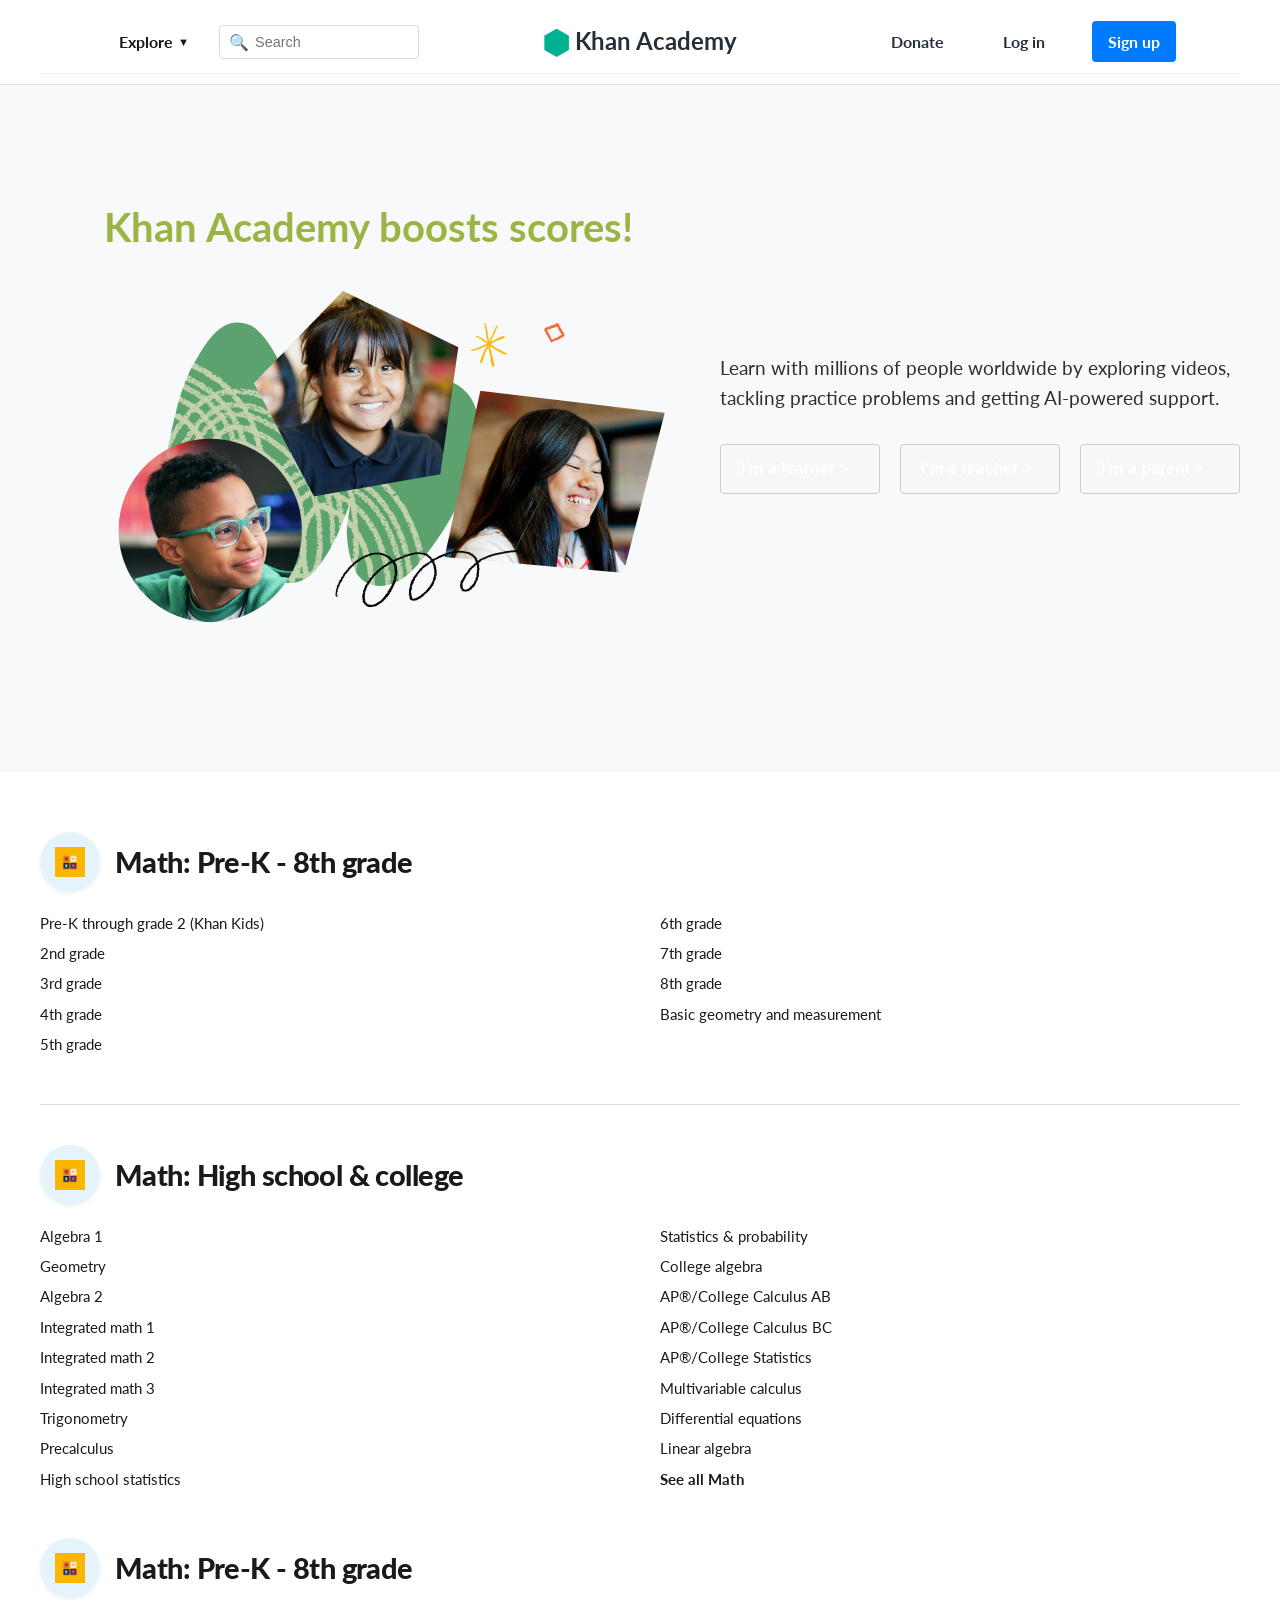
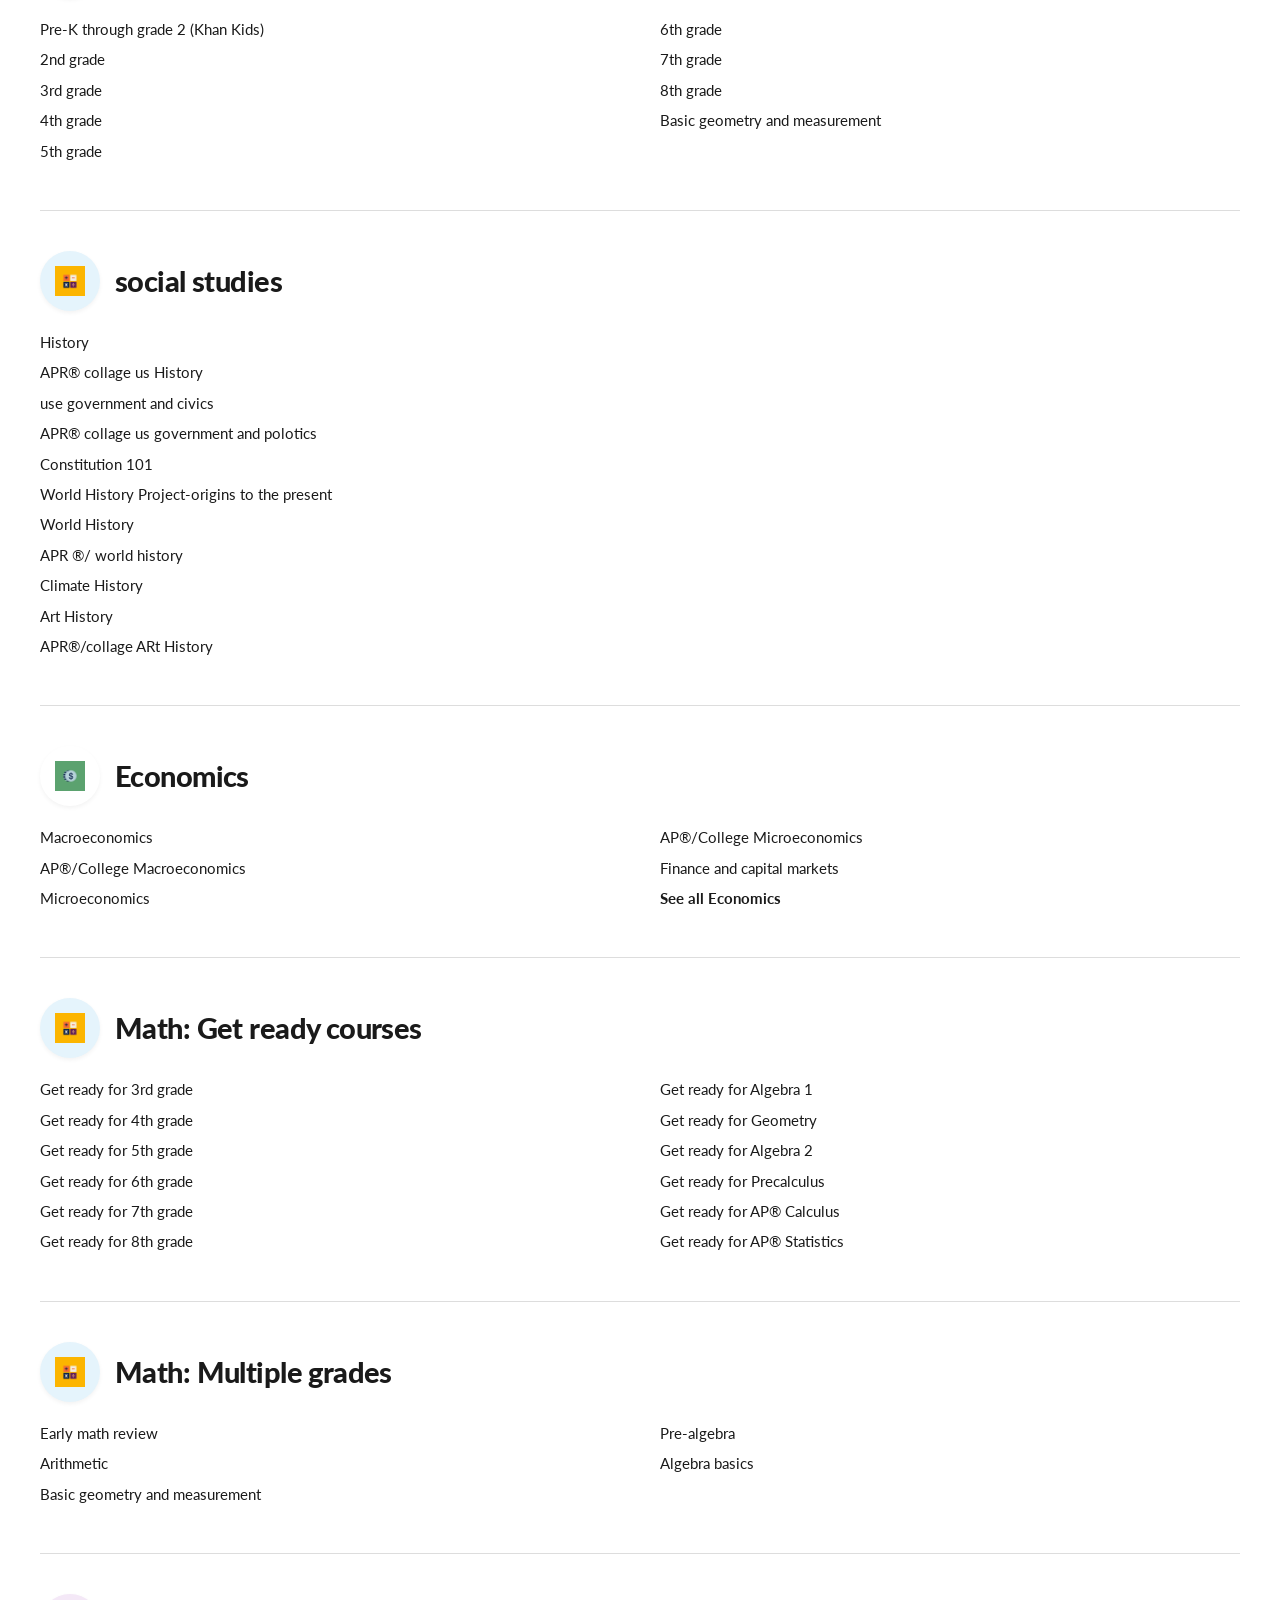
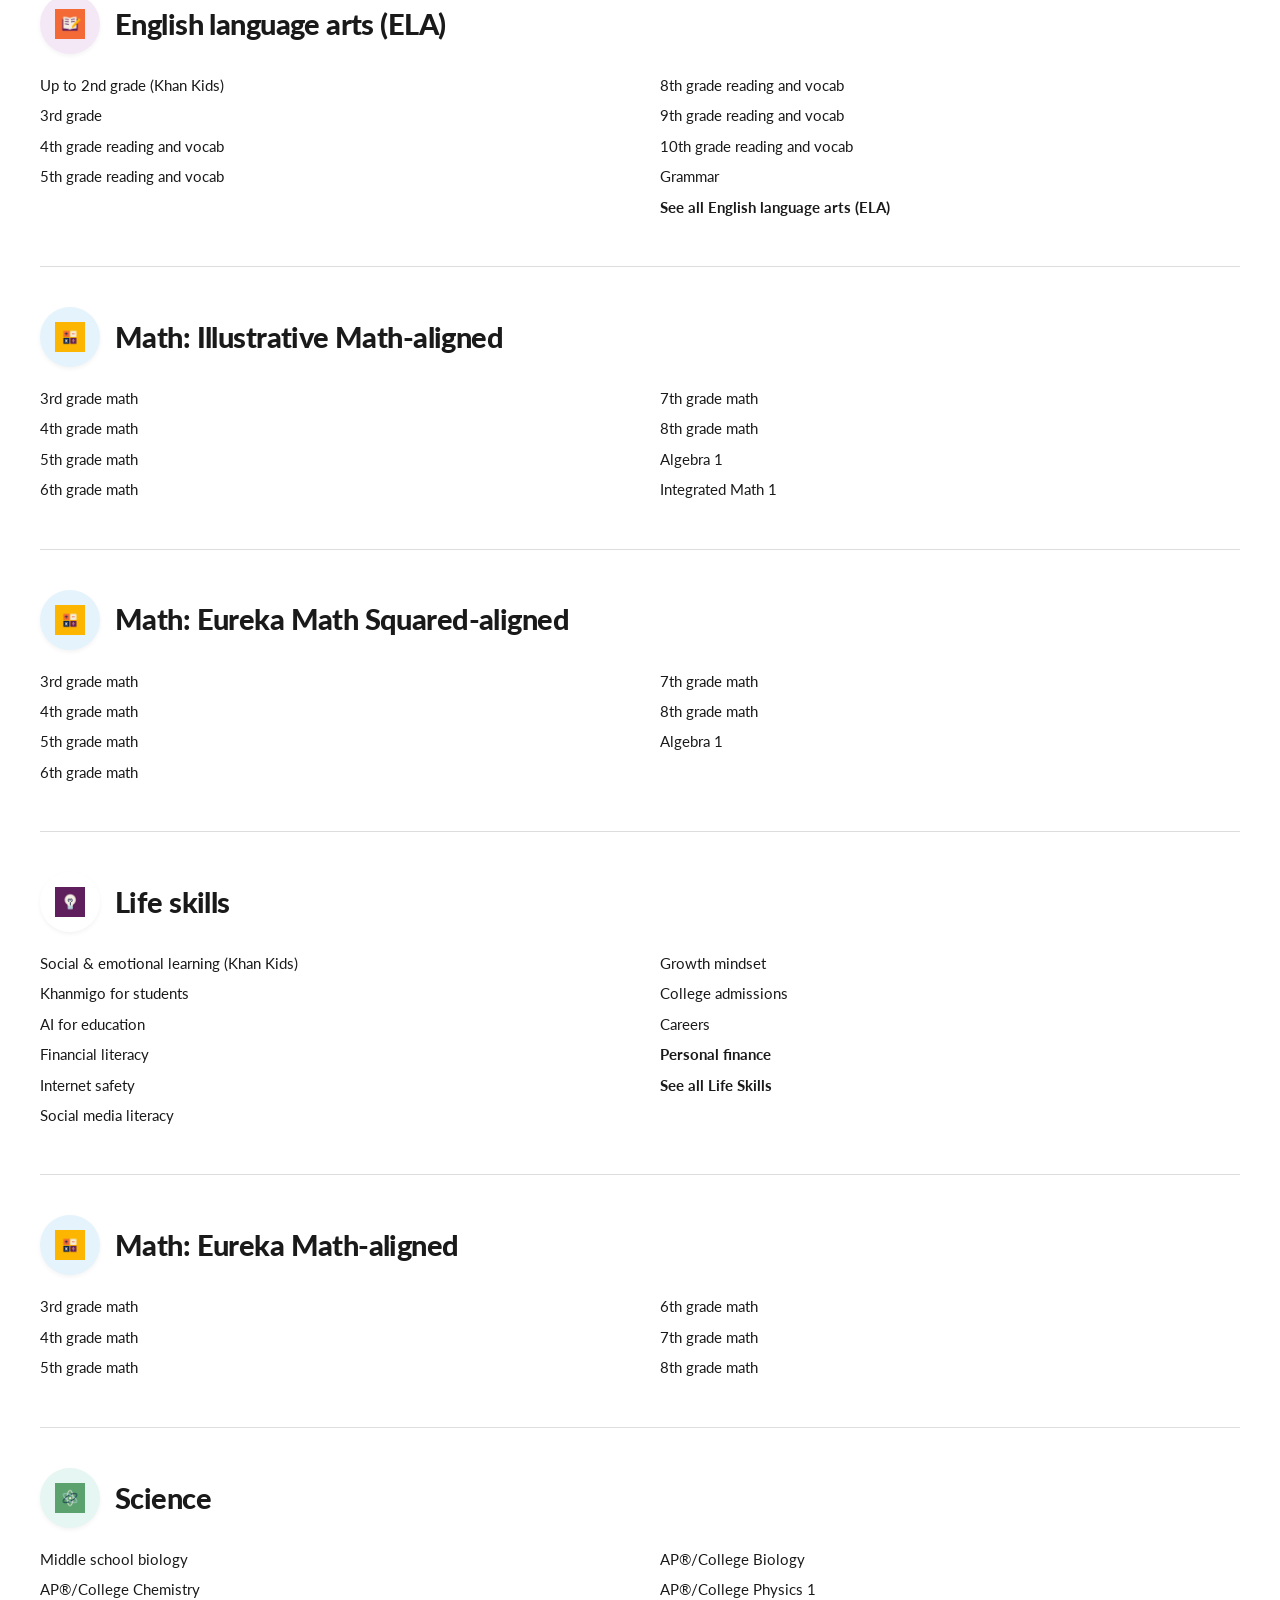
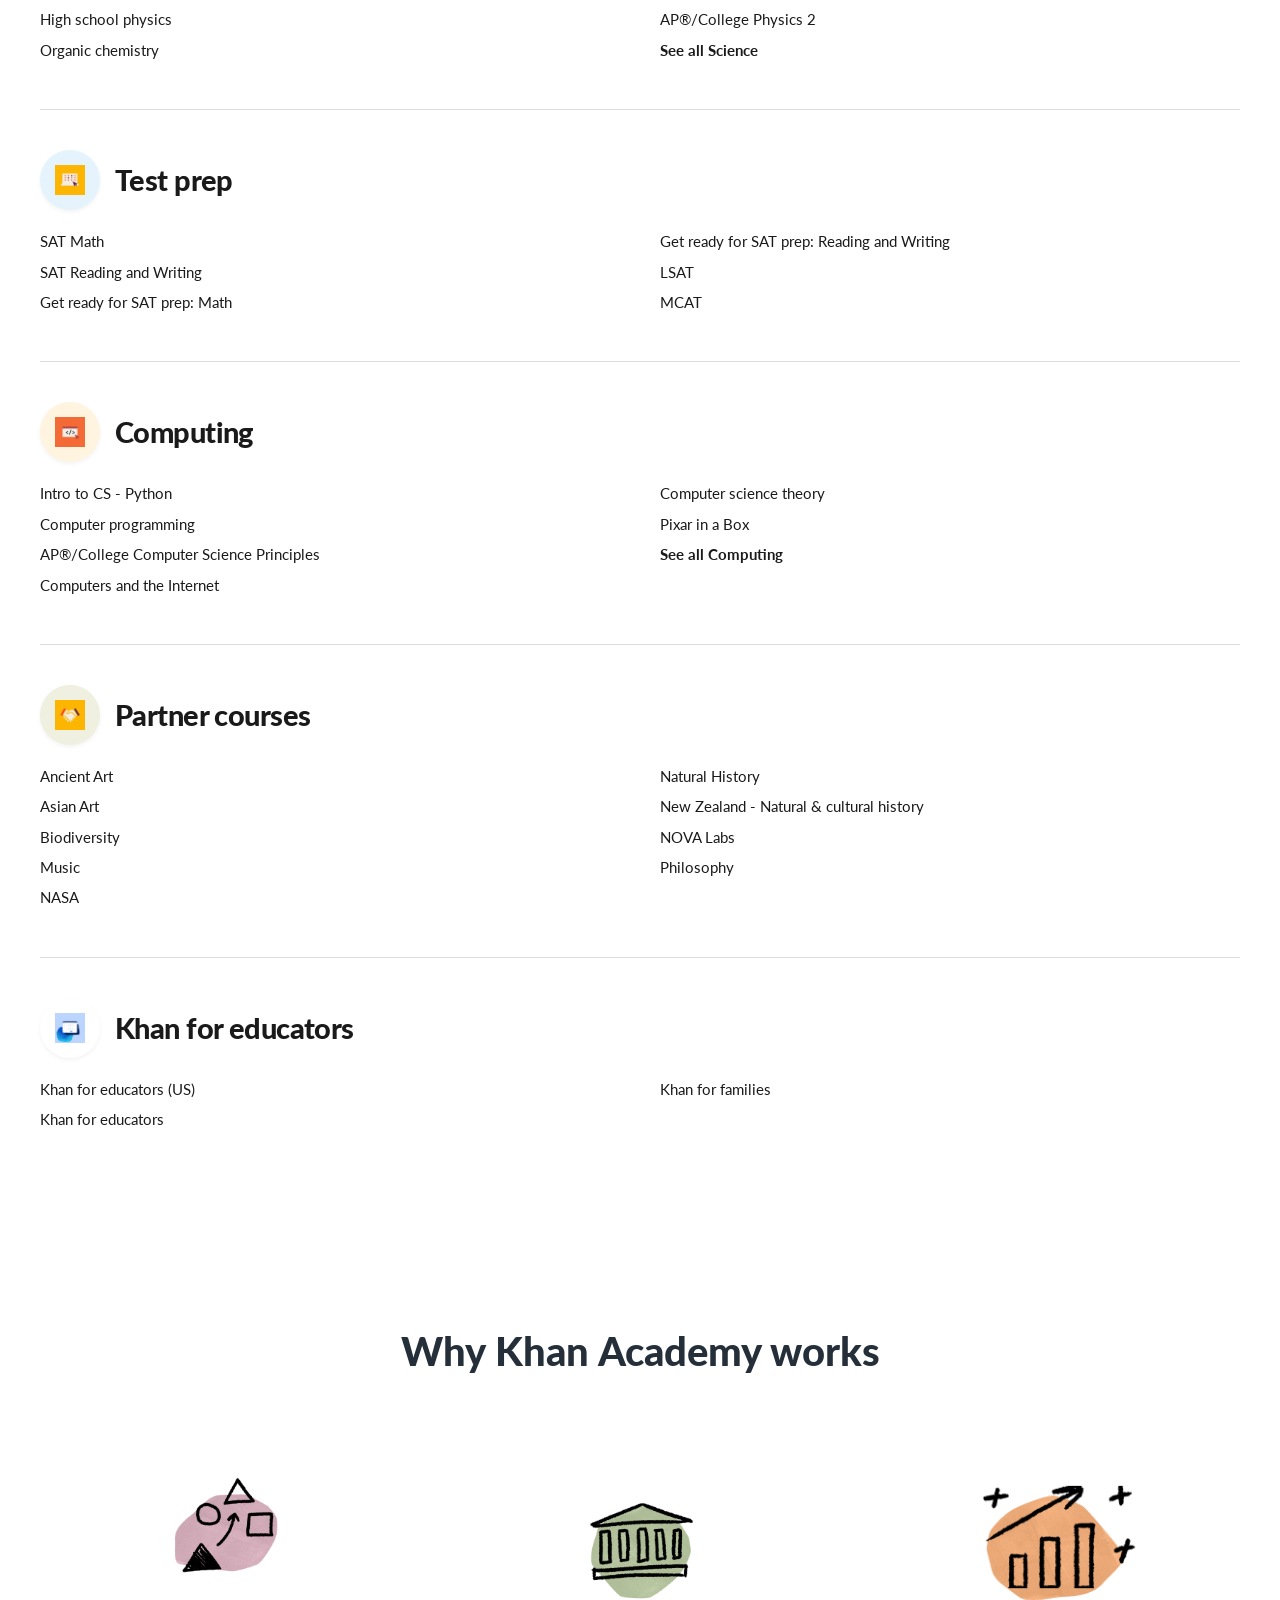
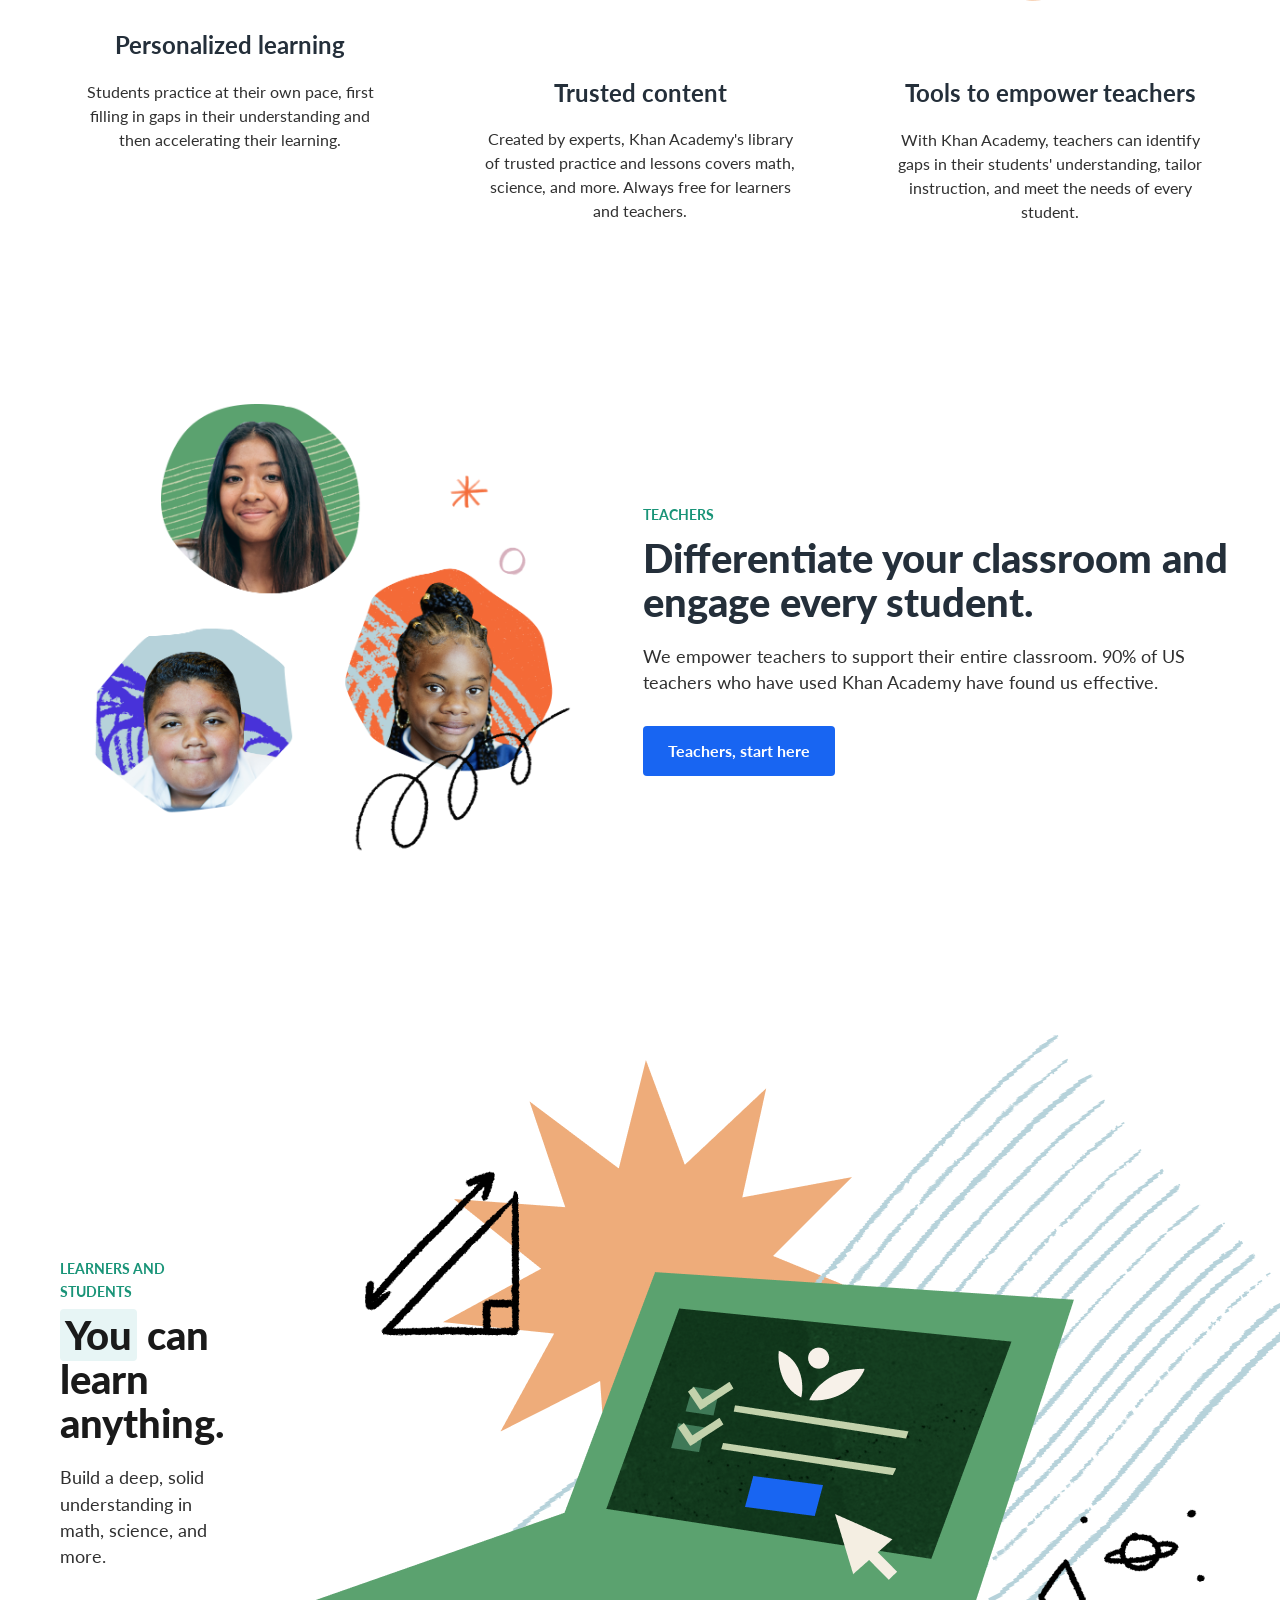
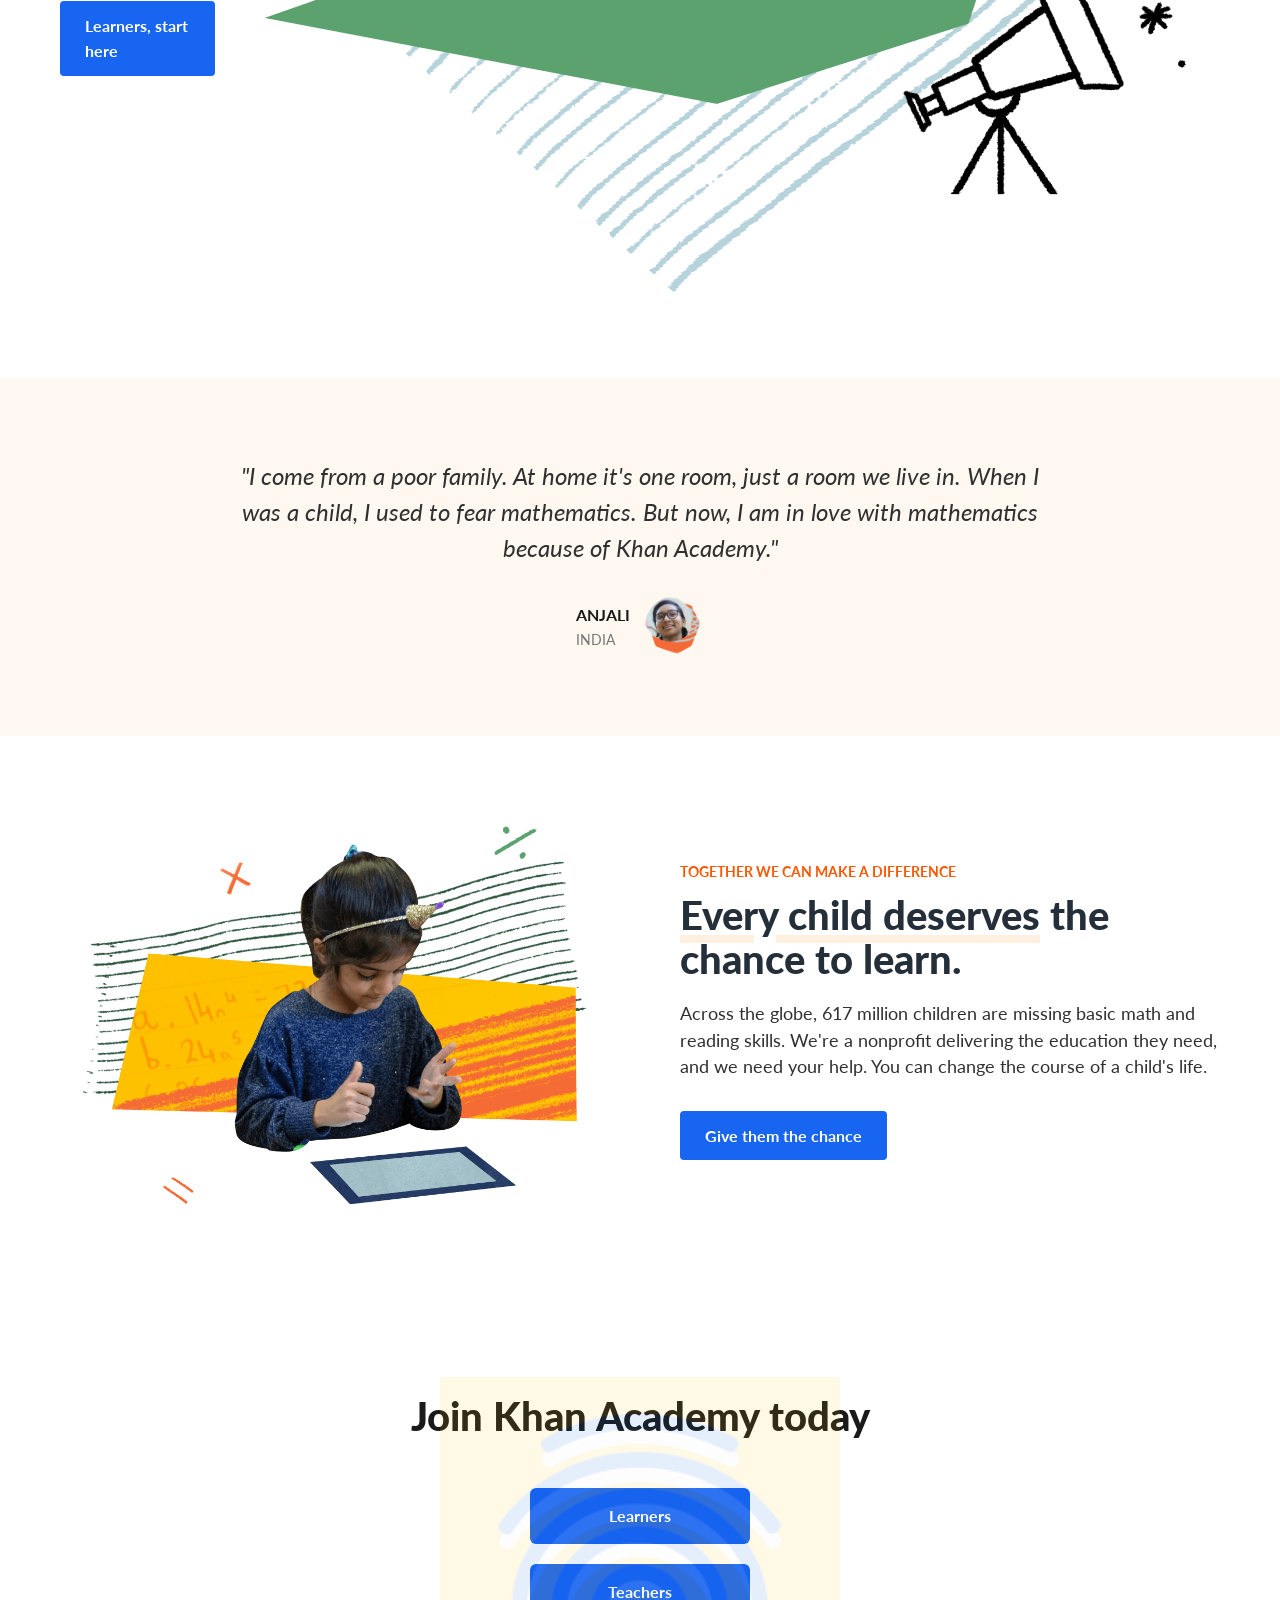
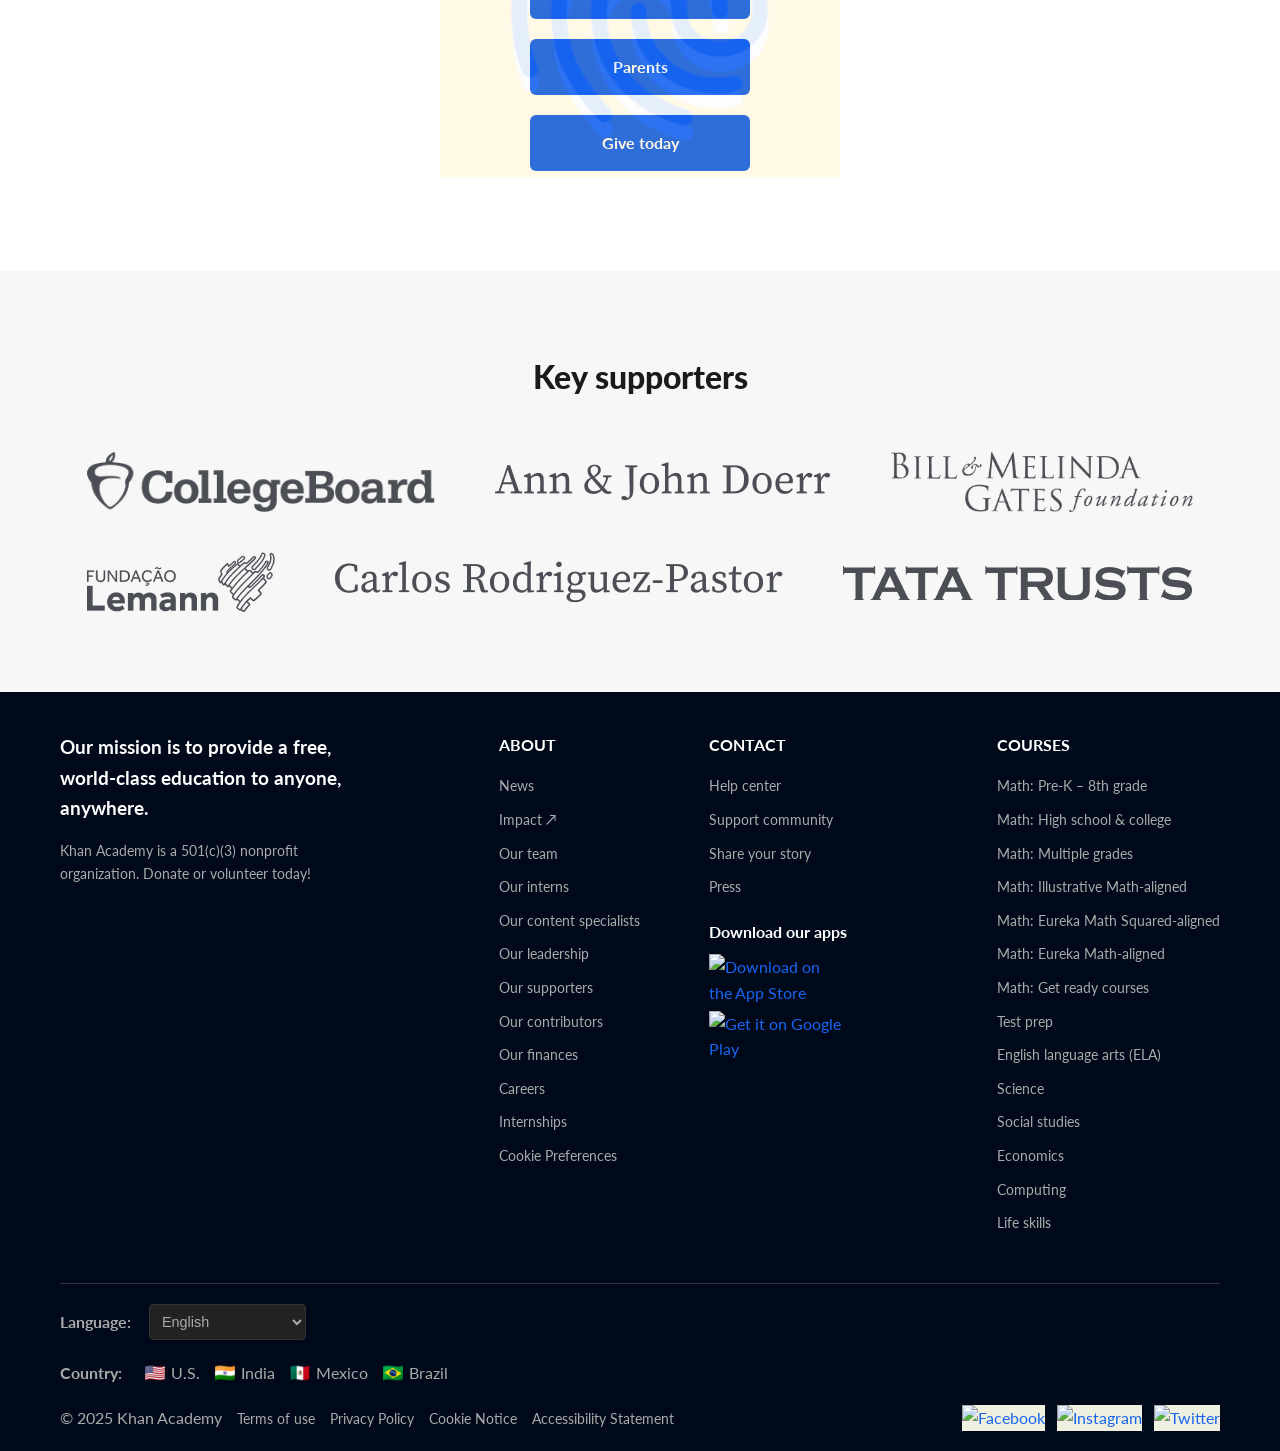
==== commit aaf85522: "Fix structural HTML issues on main page" ====
--- a/khan.html
+++ b/khan.html
@@ -118,16 +118,15 @@
                             <li><a href="#">College algebra</a></li>
                             <li><a href="#">AP®/College Calculus AB</a></li>
                             <li><a href="#">AP®/College Calculus BC</a></li>
-                            <li><a href="#">AP®/College Statistics</a></li>
-                            <li><a href="#">Multivariable calculus</a></li>
-                            <li><a href="#">Differential equations</a></li>
-                            <li><a href="#">Linear algebra</a></li>
-                            <li><a href="#"><strong>See all Math</strong></a></li>
-                        </ul>
-                    </div>
-                </div>
-            </div>
-             <section class="domains-container container">
+                        <li><a href="#">AP®/College Statistics</a></li>
+                        <li><a href="#">Multivariable calculus</a></li>
+                        <li><a href="#">Differential equations</a></li>
+                        <li><a href="#">Linear algebra</a></li>
+                        <li><a href="#"><strong>See all Math</strong></a></li>
+                        </ul>
+                    </div>
+                </div>
+            </div>
             
             <div class="domain-section">
                 <div class="domain-header">
@@ -184,6 +183,9 @@
                             <li><a href="#">Art History</a></li>
                             <li><a href="#">APR®/collage ARt History</a></li>
                         </ul>
+                    </div>
+                </div>
+            </div>
             
             <hr class="section-divider">
             
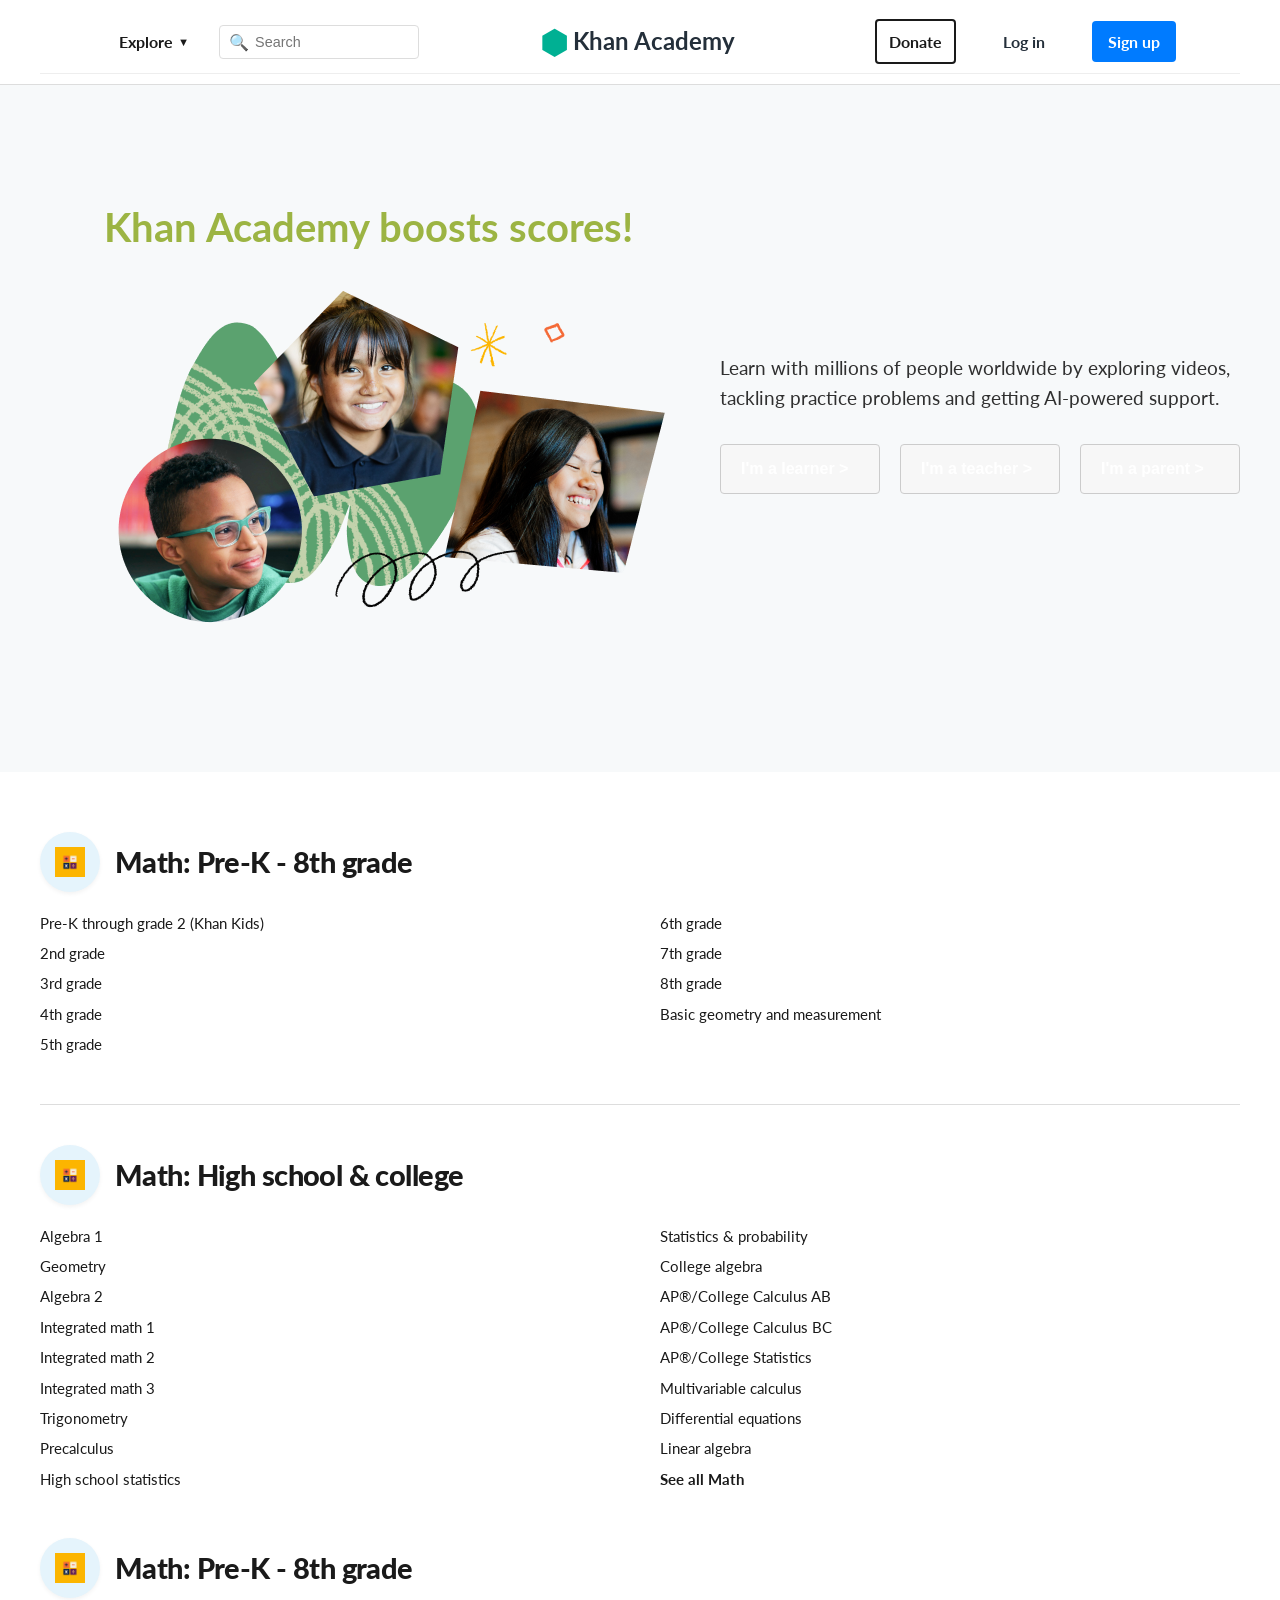
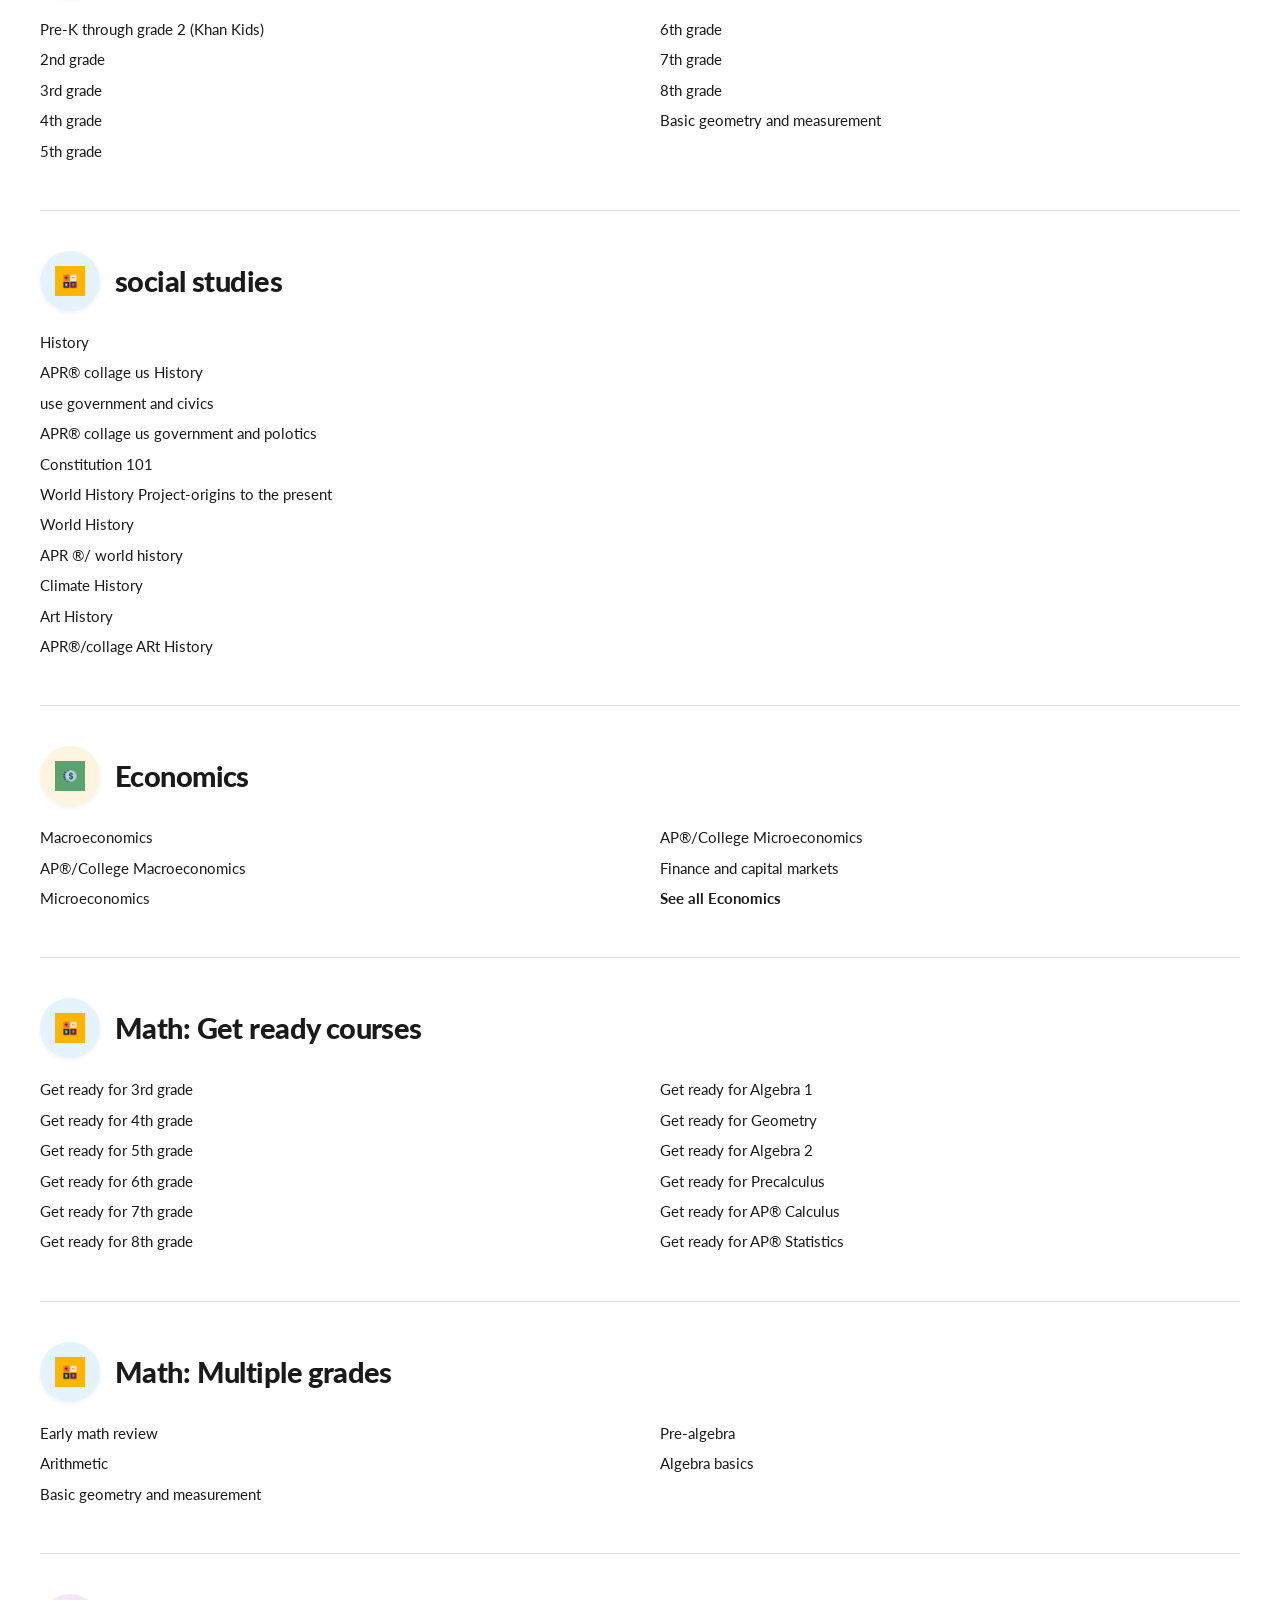
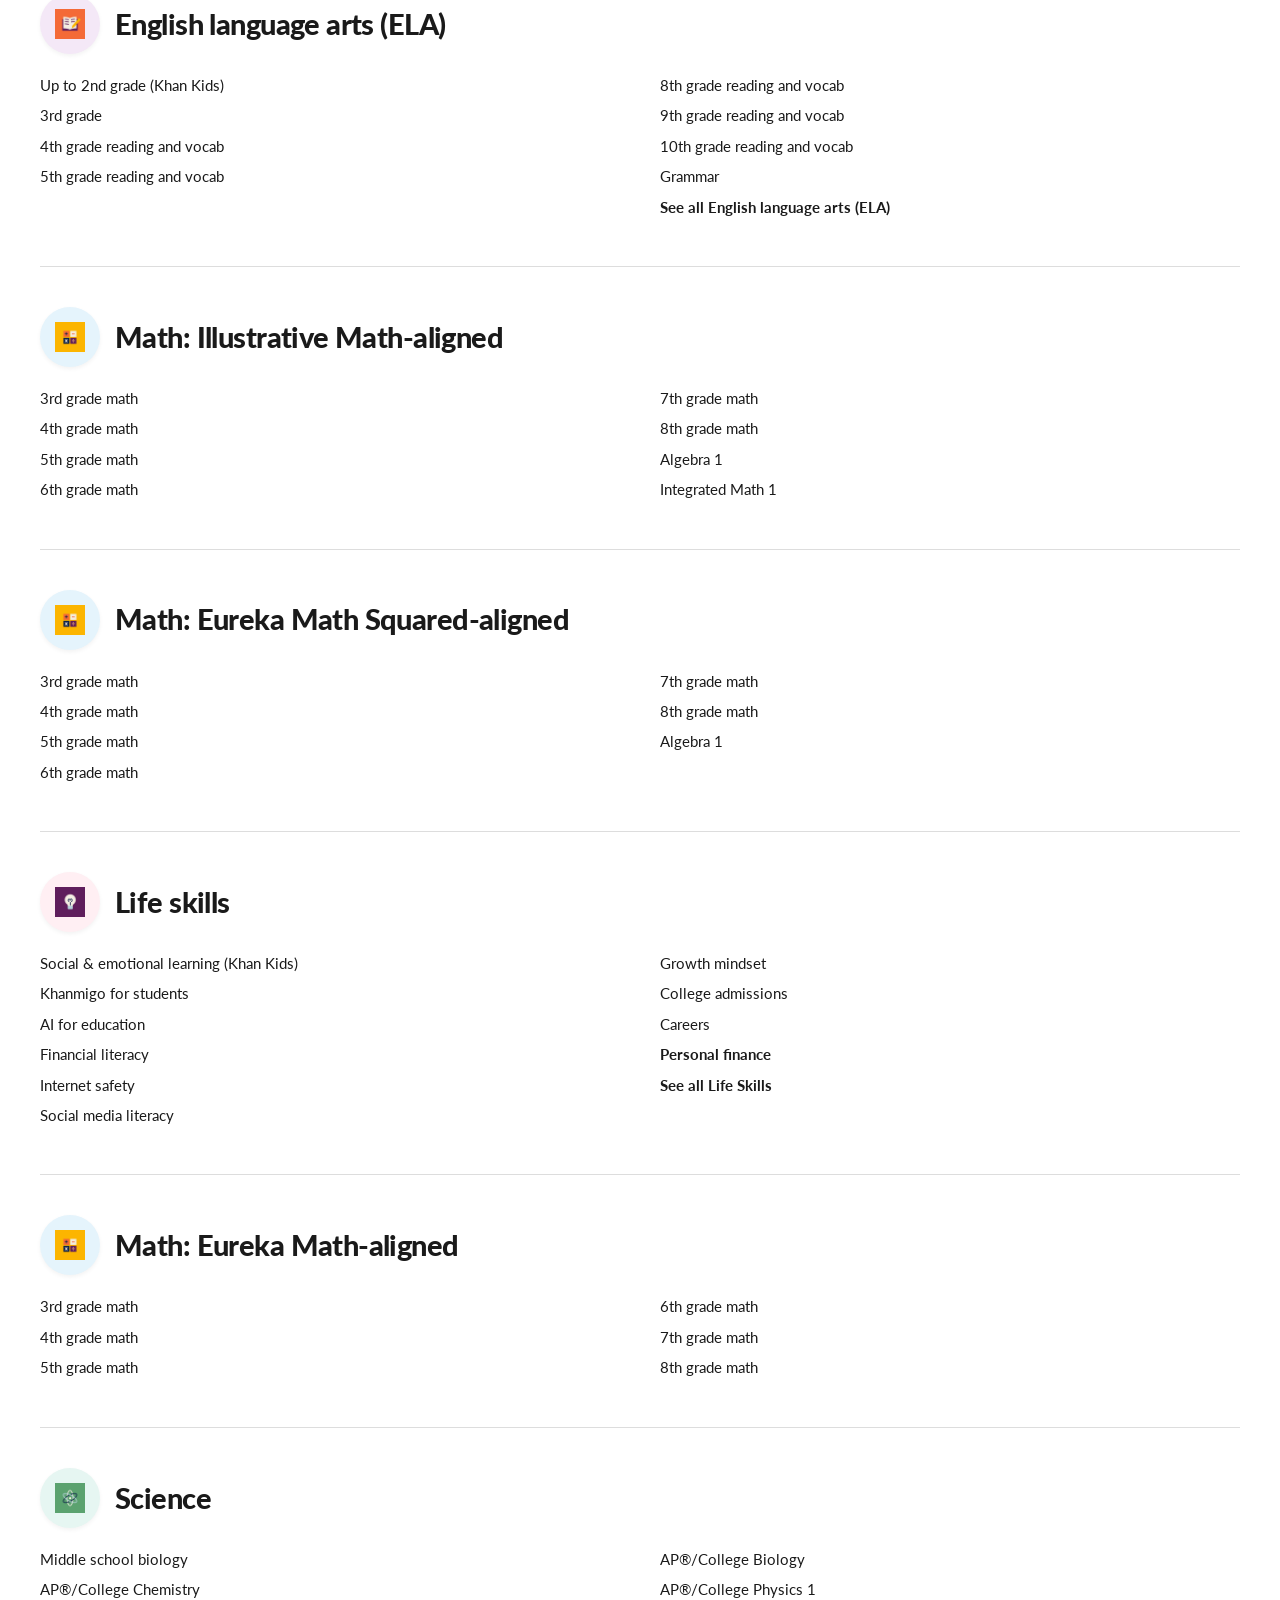
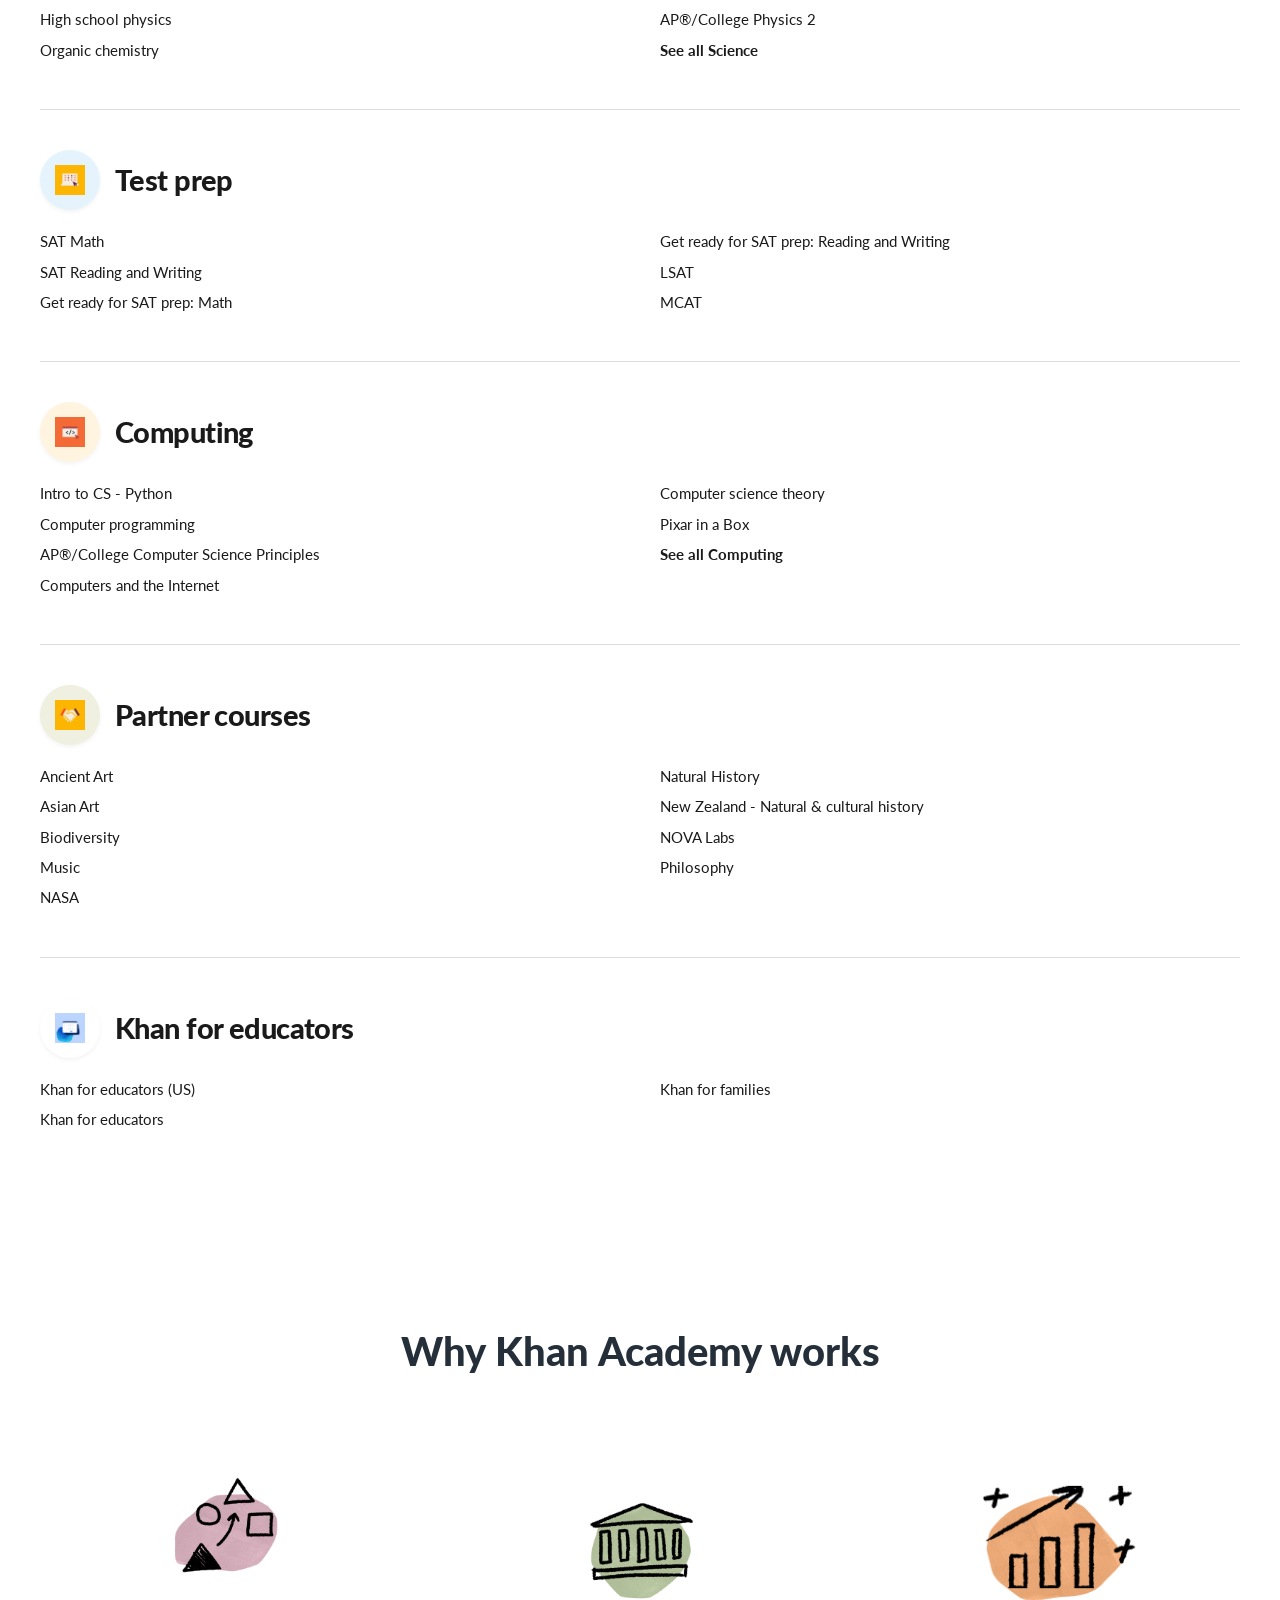
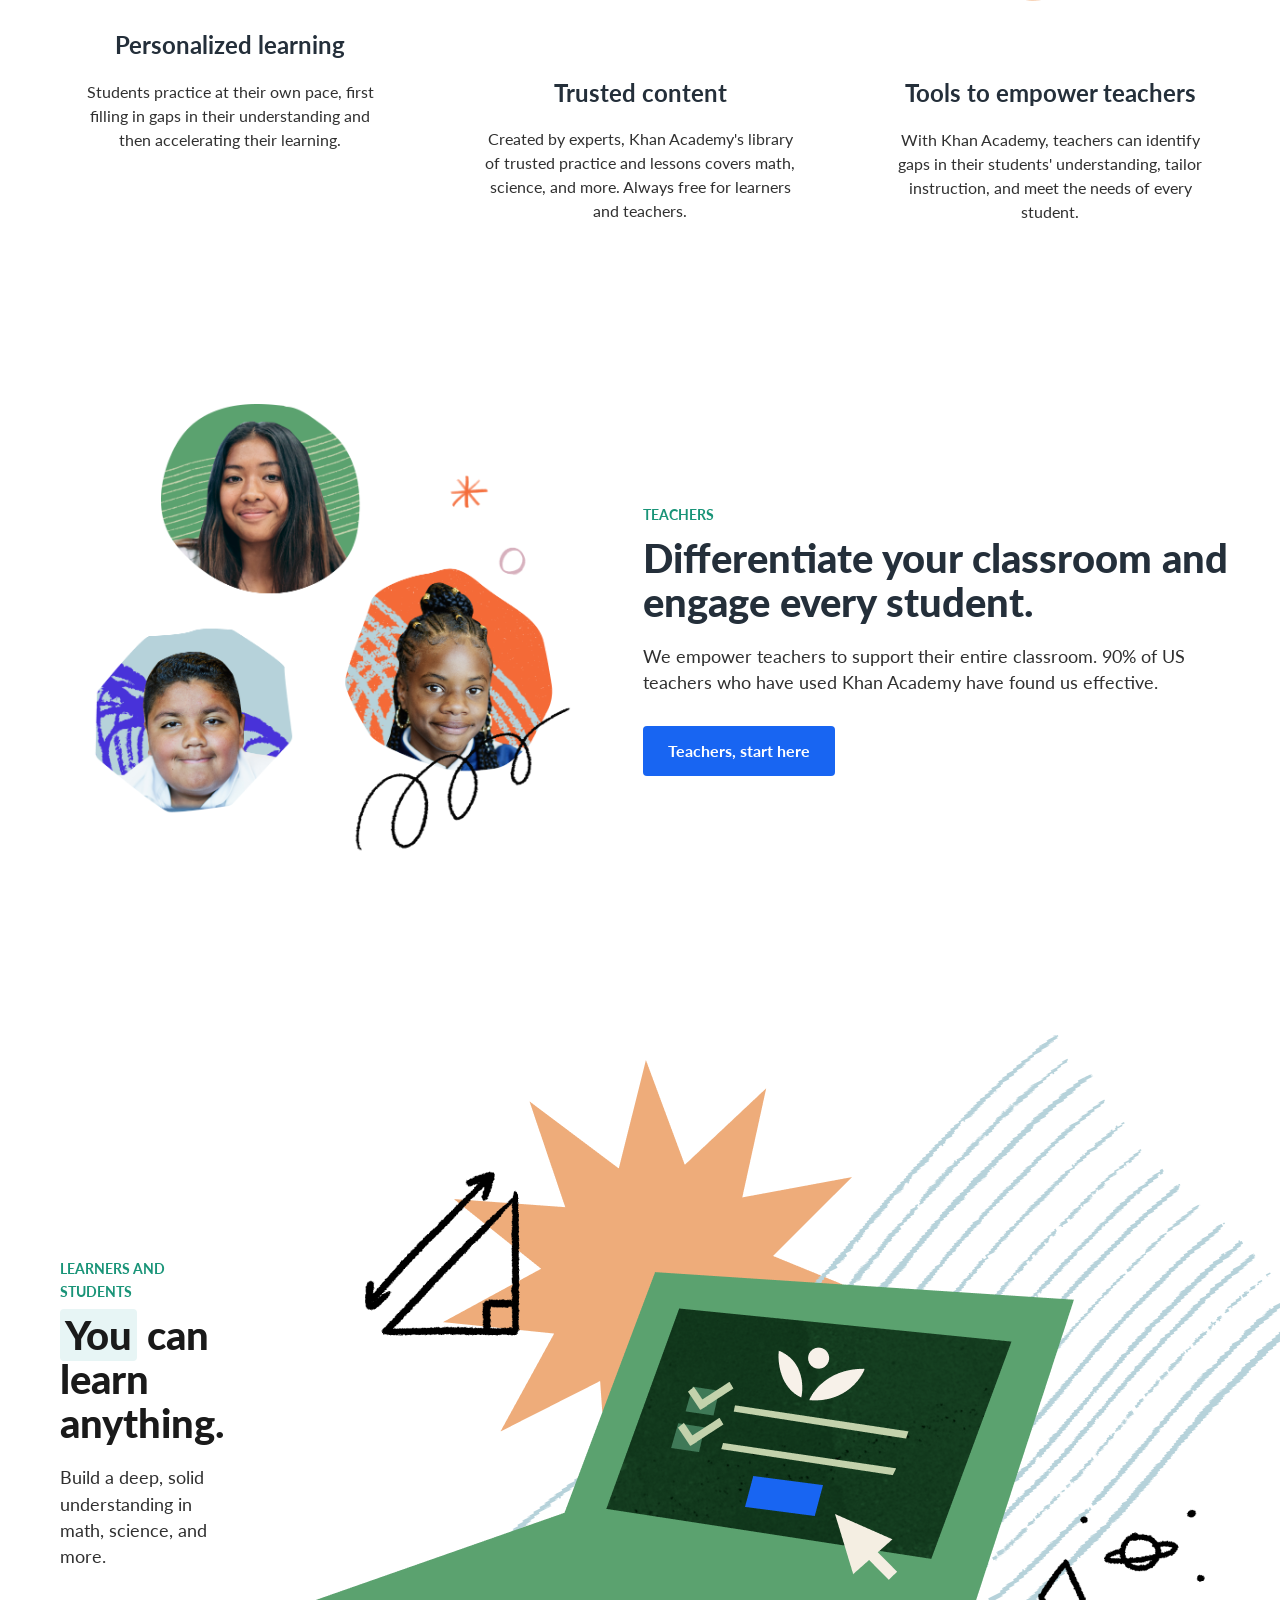
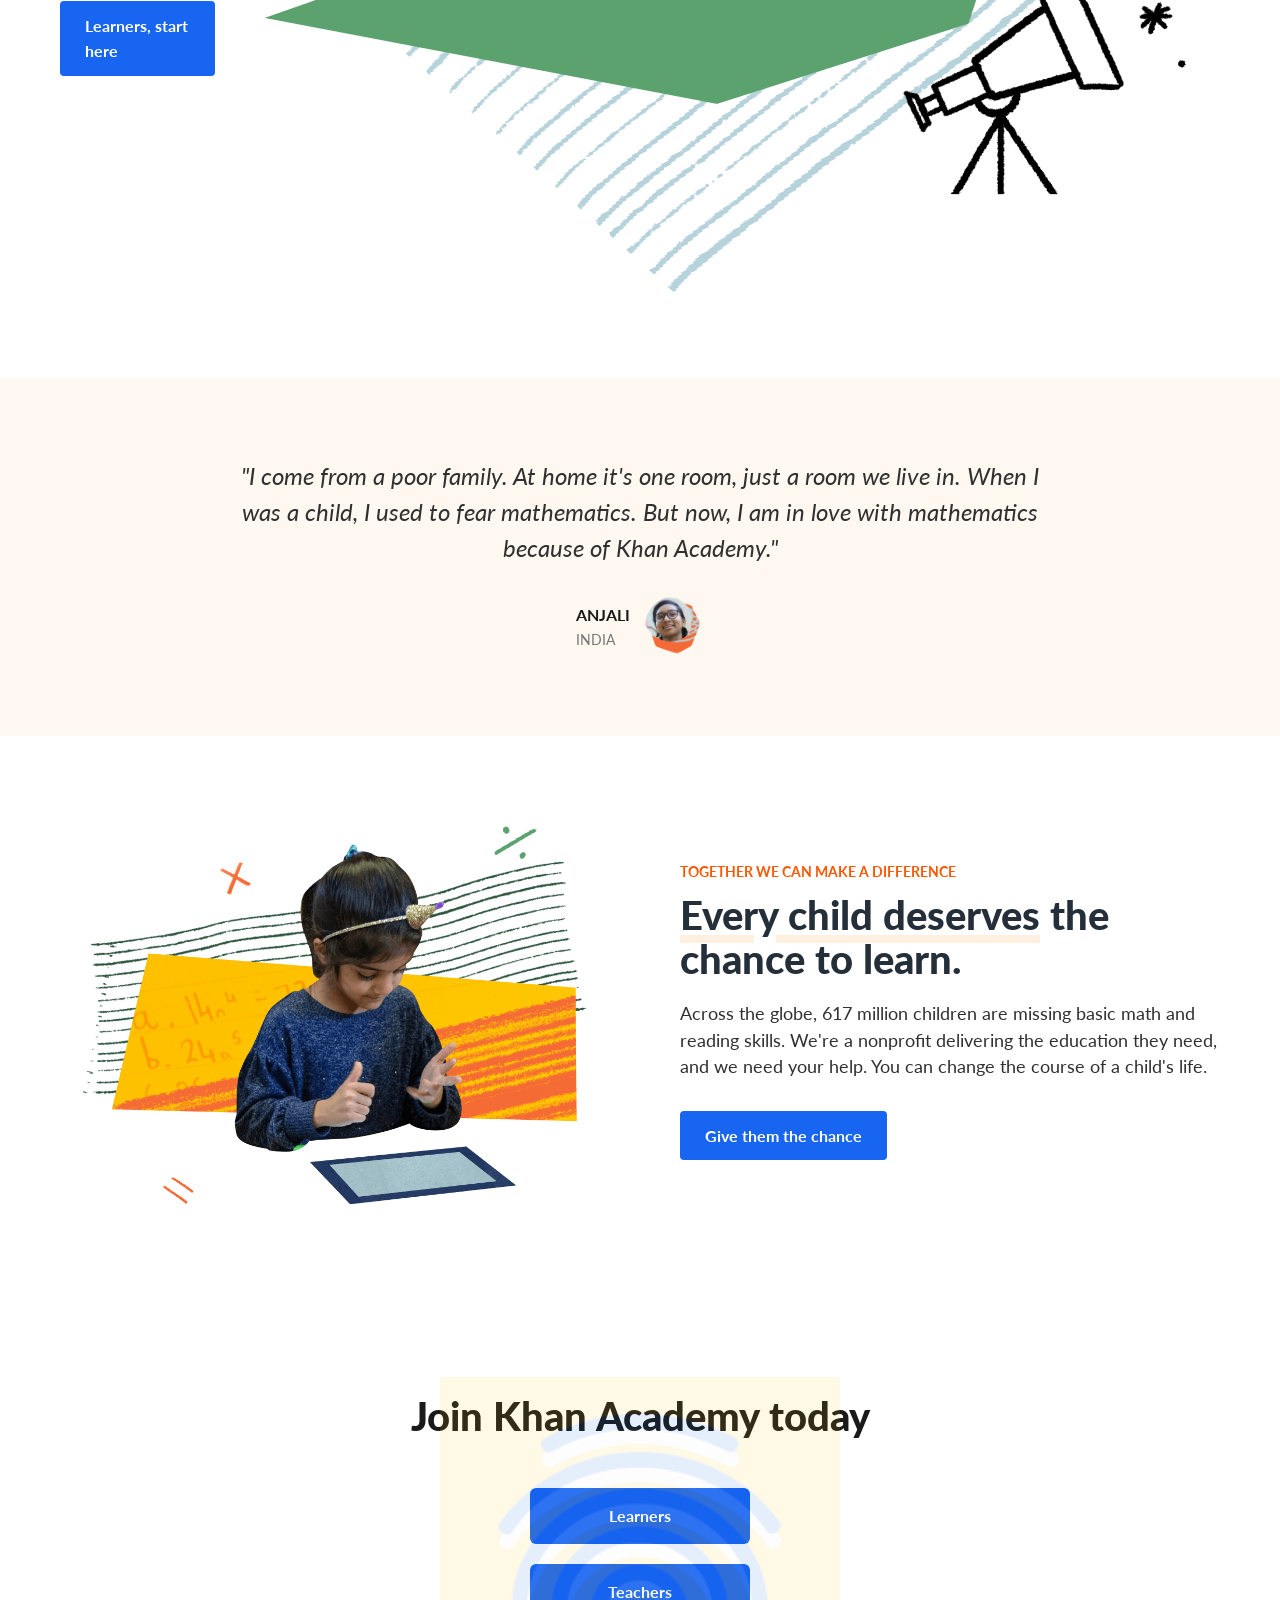
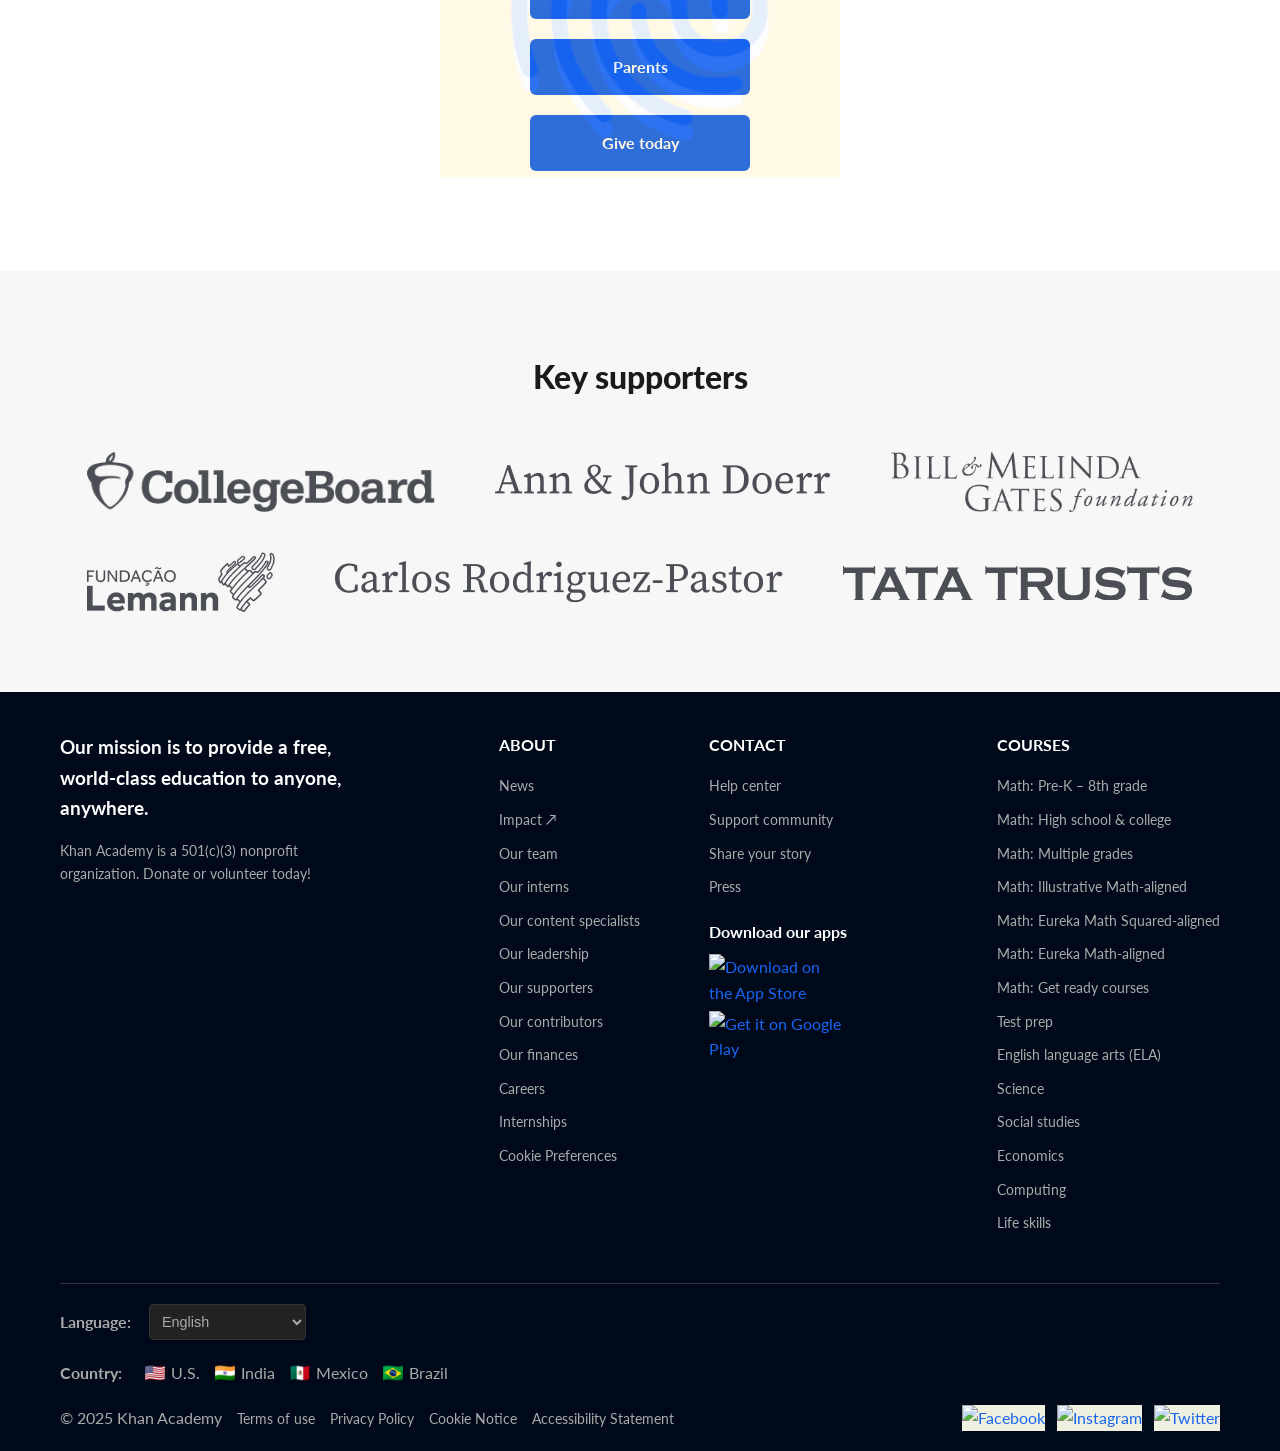
==== commit 6d10e77a: "Fix structural issues and subjects layout on home page" ====
--- a/khan.html
+++ b/khan.html
@@ -29,7 +29,7 @@
             </div>
 
             <div class="right-nav">
-                <a href="./Donate/donate.html">Donate</a>
+                <a href="./Donate/donate.html" class="donate-btn">Donate</a>
                 <a href="./Login/login.html">Log in</a>
                 <a href="./Sighnup/sighnup.html">Sign up</a>
             </div>
@@ -191,7 +191,7 @@
             
             <div class="domain-section">
                 <div class="domain-header">
-                    <div class="icon-wrapper economy-icon" aria-hidden="true">
+                    <div class="icon-wrapper econ-icon" aria-hidden="true">
                         <img src="./images/economics_finance.png-55daed-128c (1).png" width="30" height="30" alt="Economics icon">
                     </div>
                     <h3>Economics</h3>
@@ -382,7 +382,7 @@
 
             <div class="domain-section">
                 <div class="domain-header">
-                    <div class="icon-wrapper life-skills-icon" aria-hidden="true">
+                    <div class="icon-wrapper life-icon" aria-hidden="true">
                         <img src="./images/life_skills.png-1a4785-128c (1).png" width="30" height="30" alt="Life Skills icon">
                     </div>
                     <h3>Life skills</h3>
